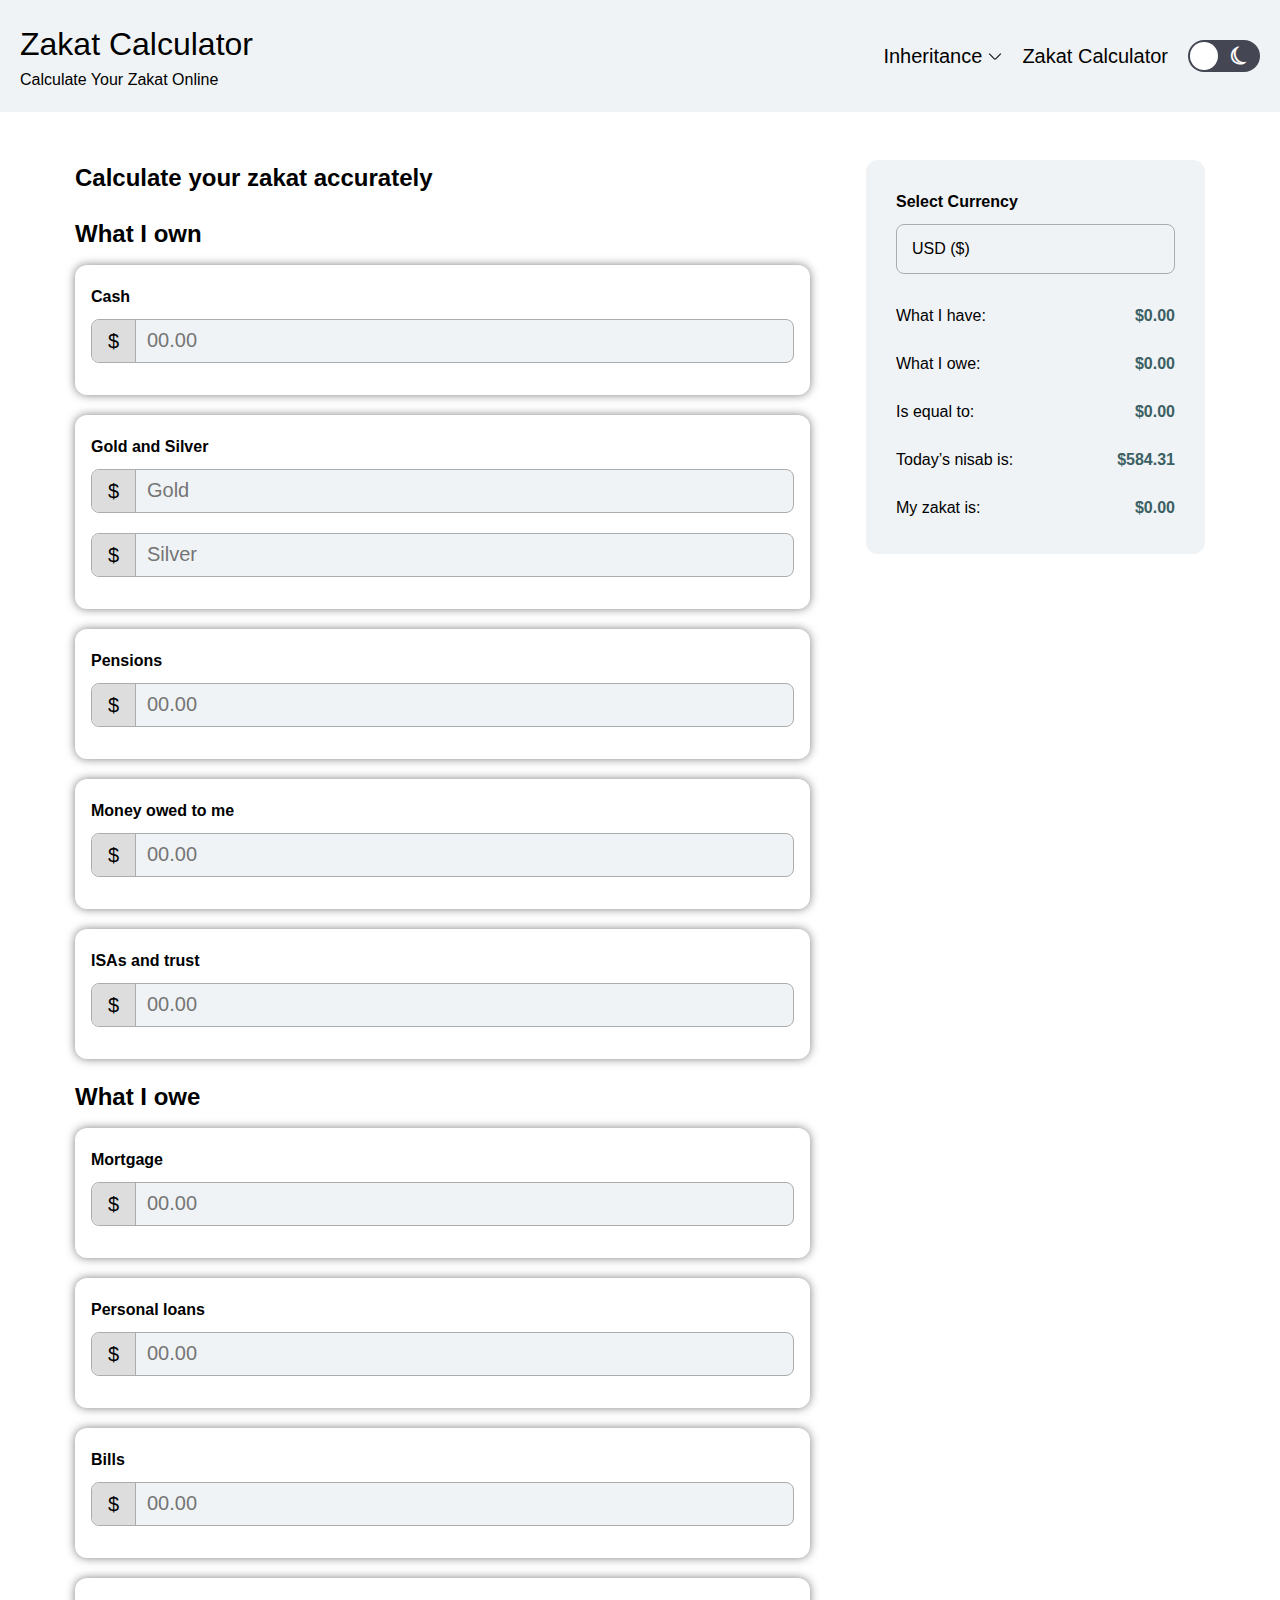
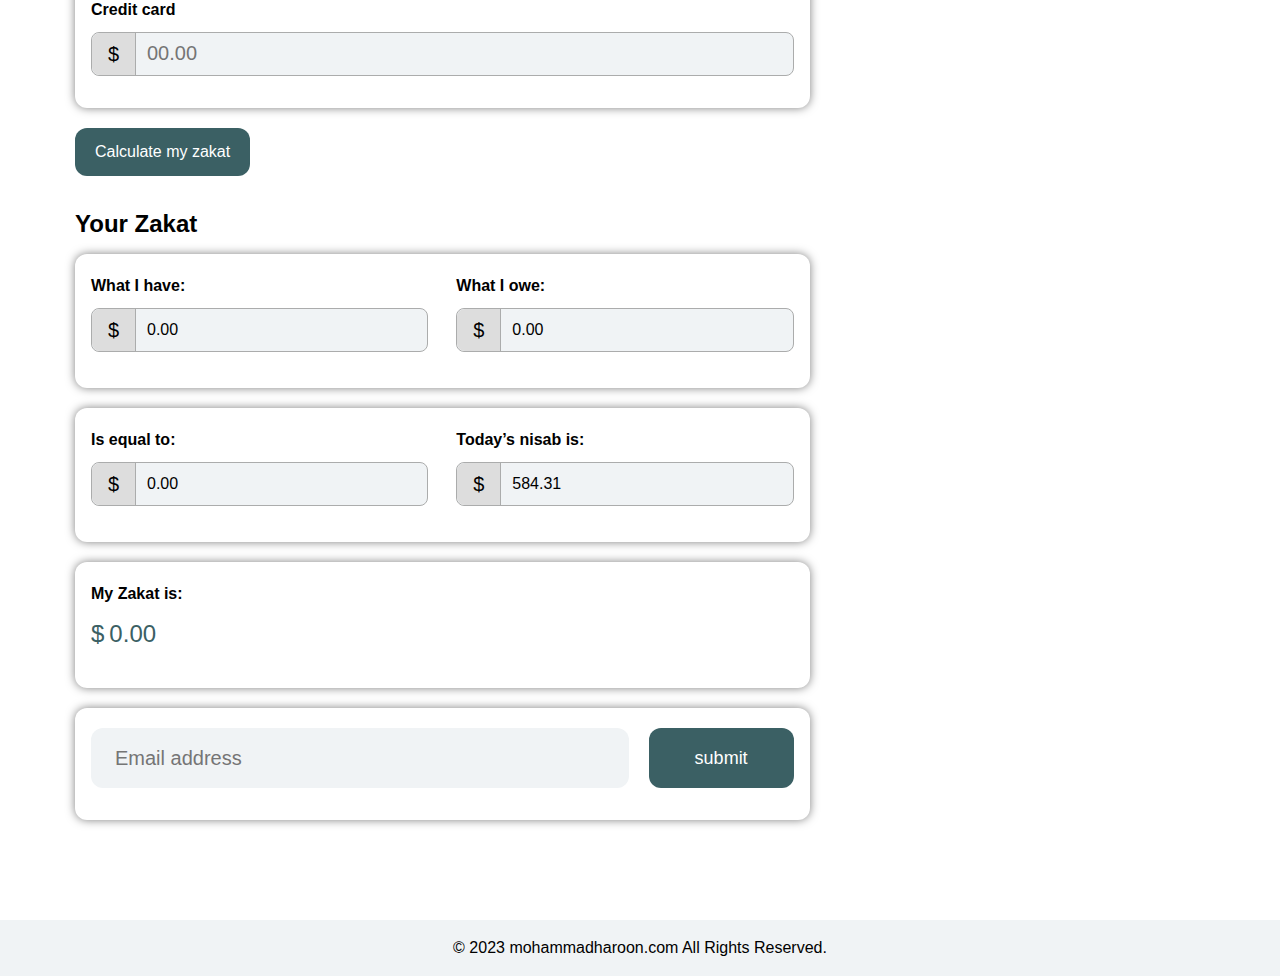
==== index.html @ dda9b251 "Update index.html" ====
<!DOCTYPE html>
<html lang="en">
<head>

    <meta http-equiv="Content-Type" content="text/html; charset=utf-8" />
    <meta name="viewport" content="width=device-width, initial-scale=1"/>
    <title>Online Zakat Calculator</title>
    <link type="text/css" rel="stylesheet" href="/index.css"> 
  
   
</head>

<body class="">

<div class="container-fluid">

<div class="header-wrap">
    <div class="container">
        <header>
            <div class="logo">
                <a href="/">Zakat Calculator <span>Calculate Your Zakat Online</span></a>
            </div>
            <div class="header-right">
            	<ul>
                    <li class="menu-has-child">
                        <a href="#">Inheritance</a>
                        <ul class="sub-menu">
                            <li><a href="/en/online-inheritance-calculater/">Online Calculator</a></li>
                            <li><a href="/inheritance-blog/">Blog</a></li>
                            <li><a href="/inheritance-blog/islamic-inheritance-laws-rules/">Rules</a></li>
                        </ul>
                    </li>
                    <li><a href="/online-zakat-calculator/">Zakat Calculator</a></li>
                </ul>
	            <div class="theme-mode">
	                <button id="toggle-mode">Light Dark</button>
	            </div>            	
            </div>
        </header>
    </div>
</div>
<!--main start -->
<div class="main-wrap zakat-wrap">
    <div id="js-logic">
        <b id="totalAssets"></b>
        <b id="totalDebts"></b>
        <b id="netAssets"></b>
        <b id="payableZakat"></b>
        <b id="nisab">584.31</b> 
    </div>
    <div class="container" style="max-width: 1170px;">
        <div class="zakat-main">
            <section class="zakat-left">
                <h1>Calculate your zakat accurately</h1>
                <form action="" class="zakat-calculator">
                    <div class="zakat-left-inner">
                        <h2>What I own</h2>
                        <div class="field-box zakat-accordion">
                            <div class="zakat-accordion-title">
                                <div class="accordion-title">
                                    <h3>Cash</h3>
                                </div>
                            </div>
                            <div class="zakat-accordion-field">
                                <div class="accordion-field">
                                    <span class="currency-symbol">$</span>
                                    <input class="payable-field" type="number" min="0" name="cash" placeholder="00.00">
                                </div>
                            </div>
                        </div>
                        <div class="field-box zakat-accordion">
                            <div class="zakat-accordion-title">
                                <div class="accordion-title">
                                    <h3>Gold and Silver</h3>
                                </div>
                            </div>
                            <div class="zakat-accordion-field">
                                <div class="accordion-field">
                                    <span class="currency-symbol">$</span>
                                    <input class="payable-field" type="number" min="0" name="Gold" placeholder="Gold">
                                </div>
                                <div class="accordion-field">
                                    <span class="currency-symbol">$</span>
                                    <input class="payable-field" type="number" min="0" name="Silver" placeholder="Silver">
                                </div>
                            </div>
                        </div>
                        <div class="field-box zakat-accordion">
                            <div class="zakat-accordion-title">
                                <div class="accordion-title">
                                    <h3>Pensions</h3>
                                </div>
                            </div>
                            <div class="zakat-accordion-field">
                                <div class="accordion-field">
                                    <span class="currency-symbol">$</span>
                                    <input class="payable-field" type="number" min="0" name="pensions" placeholder="00.00">
                                </div>
                            </div>
                        </div>
                        <div class="field-box zakat-accordion">
                            <div class="zakat-accordion-title">
                                <div class="accordion-title">
                                    <h3>Money owed to me</h3>
                                </div>
                            </div>
                            <div class="zakat-accordion-field">
                                <div class="accordion-field">
                                    <span class="currency-symbol">$</span>
                                    <input class="payable-field" type="number" min="0" name="money_owed" placeholder="00.00">
                                </div>
                            </div>
                        </div>
                        <div class="field-box zakat-accordion">
                            <div class="zakat-accordion-title">
                                <div class="accordion-title">
                                    <h3>ISAs and trust</h3>
                                </div>
                            </div>
                            <div class="zakat-accordion-field">
                                <div class="accordion-field">
                                    <span class="currency-symbol">$</span>
                                    <input class="payable-field" type="number" min="0" name="isas" placeholder="00.00">
                                </div>
                            </div>
                        </div>
                    </div>
                    <div class="zakat-left-inner zakat-owe">
                        <h2>What I owe</h2>
                        <div class="field-box zakat-accordion">
                            <div class="zakat-accordion-title">
                                <div class="accordion-title">
                                    <h3>Mortgage</h3>
                                </div>
                            </div>
                            <div class="zakat-accordion-field">
                                <div class="accordion-field">
                                    <span class="currency-symbol">$</span>
                                    <input class="debt-field" type="number" min="0" name="mortgage" placeholder="00.00">
                                </div>
                            </div>
                        </div>
                        <div class="field-box zakat-accordion">
                            <div class="zakat-accordion-title">
                                <div class="accordion-title">
                                    <h3>Personal loans</h3>
                                </div>
                            </div>
                            <div class="zakat-accordion-field">
                                <div class="accordion-field">
                                    <span class="currency-symbol">$</span>
                                    <input class="debt-field" type="number" min="0" name="personal_loans" placeholder="00.00">
                                </div>
                            </div>
                        </div>
                        <div class="field-box zakat-accordion">
                            <div class="zakat-accordion-title">
                                <div class="accordion-title">
                                    <h3>Bills</h3>
                                </div>
                            </div>
                            <div class="zakat-accordion-field">
                                <div class="accordion-field">
                                    <span class="currency-symbol">$</span>
                                    <input class="debt-field" type="number" min="0" name="bills" placeholder="00.00">
                                </div>
                            </div>
                        </div>
                        <div class="field-box zakat-accordion">
                            <div class="zakat-accordion-title">
                                <div class="accordion-title">
                                    <h3>Credit card</h3>
                                </div>
                            </div>
                            <div class="zakat-accordion-field">
                                <div class="accordion-field">
                                    <span class="currency-symbol">$</span>
                                    <input class="debt-field" type="number" min="0" name="credit_card" placeholder="00.00">
                                </div>
                            </div>
                        </div>
                    </div>
                    <a href="#" class="theme-btn">Calculate my zakat</a>
                    <div class="zakat-left-inner your-zakat">
                        <h2>Your Zakat</h2>
                        <div class="field-box">
                            <div class="zakat-row">
                                <div class="zakat-col">
                                    <h3>What I have:</h3>
                                    <p class="zakat-have"><span class="currency-symbol">$</span><span class="totalAssets">0.00</span></p>
                                </div>
                                <div class="zakat-col">
                                    <h3>What I owe:</h3>
                                    <p class="zakat-owe"><span class="currency-symbol">$</span><span class="totalDebts">0.00</span></p>
                                </div>
                            </div>
                        </div>
                        <div class="field-box">
                            <div class="zakat-row">
                                <div class="zakat-col">
                                    <h3>Is equal to:</h3>
                                    <p class="zakat-equal"><span class="currency-symbol">$</span><span class="netAssets">0.00</span></p>
                                </div>
                                <div class="zakat-col">
                                    <h3>Today’s nisab is:</h3>
                                    <p class="zakat-nisab"><span class="currency-symbol">$</span><span class="nisab">584.31</span></p>
                                </div>
                            </div>
                        </div>
                        <div class="field-box my-zakat">
                            <h3>My Zakat is:</h3>
                            <p class="total-zakat"><span class="currency-symbol">$</span><span class="payableZakat">0.00</span></p>
                            <p id="equalTZ"></p>
                        </div>
                    </div>
                </form>
                <div class="field-box">
                    <form action="" class="email-form">
                        <div class="form-field email-group">
                            <input type="email" name="email" placeholder="Email address">
                            <button class="theme-btn">submit</button>
                        </div>
                    </form>
                </div>
            </section>
            <div class="zakat-right">
                <h3>Select Currency</h3>
                <div class="currency-dropdown">
                    <div class="currency-dropdown__title">USD ($)</div>
                    <ul class="currency-tabs currency-dropdown__list">
                        <li class="currency-tab active">
                            <a href="#" id="currency-USD" data-symbol="$" data-conversion="1" class="current">USD ($)</a>
                        </li>
                        <li class="currency-tab">
                            <a href="#" id="currency-GBP" data-symbol="£" data-conversion="0.786">GBP (£)</a>
                        </li>
                        <li class="currency-tab">
                            <a href="#" id="currency-EUR" data-symbol="€" data-conversion="0.929">EUR (€)</a>
                        </li>
                        <li class="currency-tab">
                            <a href="#" id="currency-PKR" data-symbol="Rs" data-conversion="278.9097">PKR (Rs.)</a>
                        </li>
                        <li class="currency-tab">
                            <a href="#" id="currency-PKR" data-symbol="₹" data-conversion="83.54">INR (₹.)</a>
                        </li>
                    </ul>
                </div>
                <div class="zakat-value total-value">
                    <p>What I have:</p>
                    <p class="total-amount"><span class="currency-symbol">$</span><span class="totalAssets">0.00</span></p>
                </div>
                <div class="zakat-value owe-value">
                    <p>What I owe:</p>
                    <p class="owe-amount"><span class="currency-symbol">$</span><span class="totalDebts">0.00</span></p>
                </div>
                <div class="zakat-value equal-value">
                    <p>Is equal to:</p>
                    <p class="equal-amount"><span class="currency-symbol">$</span><span class="netAssets">0.00</span></p>
                </div>
                <div class="zakat-value nisab-value">
                    <p>Today’s nisab is:</p>
                    <p class="nisab-amount"><span class="currency-symbol">$</span><span class="nisab">584.31</span></p>
                </div>
                <div class="zakat-value total-zakat">
                    <p>My zakat is:</p>
                    <p class="zakat-amout"><span class="currency-symbol">$</span><span class="payableZakat">0.00</span></p>
                </div>
            </div>
        </div>
    </div>
</div>
<!--main end -->

<div class="footer-wrap">
	    <div class="container">
	        <footer>
	            <p>&copy; 2023 <a href="https://mohammadharoon.com/">mohammadharoon.com</a> All Rights Reserved. </p>
	        </footer>
	    </div>
	</div>
</div>
<script type="text/javascript" src="/js/scripts.js"></script>
<script type="text/javascript" src="/js/zakat.js"></script>
</body>
</html>
---- index.css ----
.intro-video,
li {
    position: relative
}

.field-box em,
blockquote cite {
    font-style: normal
}

.field-box,
.left-block {
    box-shadow: 0 0 10px 0 rgba(0, 0, 0, .5)
}

#toggle-mode,
td,
th {
    padding: .75rem
}

.currency-tab a,
a {
    text-decoration: none
}

.lang-fields .urdu-lang a,
.rtl,
.rtl .field-box h3 span,
.rtl .field-box label span,
.rtl .left-block,
.rtl .shares-result,
.rtl .shares-result .back-to-home,
.rtl .shares-result .theme-btn,
.rtl .shares-result p,
.rtl .shares-result table,
.rtl .shares-result td,
.rtl .shares-result th {
    font-family: 'Noto Nastaliq Urdu', serif
}

blockquote,
body,
dd,
div,
dl,
dt,
em,
fieldset,
form,
h1,
h2,
h3,
h4,
h5,
h6,
html,
img,
label,
legend,
li,
ol,
p,
q,
small,
span,
strong,
ul {
    border: 0;
    outline: 0;
    margin: 0;
    padding: 0;
    font-size: 100%;
    vertical-align: baseline;
    background: 0 0
}

blockquote,
h3,
p {
    margin-bottom: 1.5rem
}

label,
li {
    margin-bottom: 1.25rem
}

.logo a,
h1 {
    font-size: 2rem
}

ol,
ul {
    list-style: none
}

:focus {
    outline: 0
}

input,
textarea {
    margin: 0;
    outline: 0
}

textarea {
    overflow: auto;
    resize: none
}

table {
    border-collapse: collapse;
    border-spacing: 0
}

.field-group.error .warning-note,
.sm-view .field-box,
article,
aside,
details,
figcaption,
figure,
footer,
header,
nav,
section {
    display: block
}

*,
::after,
::before {
    -webkit-box-sizing: border-box;
    -moz-box-sizing: border-box;
    box-sizing: border-box;
    outline: 0
}

body,
html {
    height: 100%
}

body {
    line-height: 1.5;
    box-shadow: none;
    font-family: Arial, sans-serif
}

.container-fluid {
    min-height: 100%;
    margin-bottom: -56px
}

img {
    height: auto;
    max-width: 100%
}

h1 {
    margin-bottom: 1.75rem
}

h2 {
    font-size: 1.5rem;
    margin-bottom: .8rem
}

h3 {
    font-size: 1.25rem
}

blockquote {
    color: #000;
    padding: 20px 25px;
    background: #f0f3f5;
    border-left: 10px solid #19c37d
}

.sidebar li:last-child,
.sub-menu li:last-child,
blockquote p {
    margin-bottom: 0
}

blockquote cite {
    color: #19c37d
}

li {
    padding-left: 20px
}

li::before {
    content: '';
    width: 7px;
    height: 7px;
    position: absolute;
    top: 8px;
    left: 0;
    border-radius: 7px;
    background: #19c37d
}

label {
    font-size: 1rem
}

.container {
    margin: 0 auto;
    padding: 0 1.25rem;
    max-width: 100rem
}

.header-wrap {
    padding: 1.25rem 0;
    background: #f0f3f5
}

header {
    display: flex;
    align-items: center;
    justify-content: space-between
}

.email-form .form-field,
.header-right {
    display: flex;
    align-items: center
}

.header-right ul {
    padding: 0;
    display: flex
}

.header-right li {
    padding-left: 0;
    margin: 0 20px 0 0
}

#js-logic,
.accordion-title-img,
.currency-tab::before,
.field-box .amountSec,
.field-box .minus-sign,
.header-right li::before,
.number-field button.sub::after,
.sm-view,
.social-links li::before {
    display: none
}

.header-right li a {
    color: #000;
    font-size: 20px
}

.header-right li a:hover {
    color: #19c37d !important
}

.logo a {
    color: #000;
    display: inline-block
}

.logo span {
    display: block;
    font-size: 1rem
}

.theme-mode {
    display: flex
}

.theme-mode span {
    margin-left: .75rem
}

.lang-fields {
    width: 25rem;
    float: right;
    margin: 0 0 0 2rem
}

.lang-fields .field-box {
    display: block;
    margin-bottom: .5rem;
    padding-bottom: .25rem
}

.lang-buttons a,
.main-page .field-group a {
    justify-content: center
}

.home-page .left-block {
    position: static
}

.intro-video {
    padding-bottom: 50%;
    margin-bottom: 30px
}

.intro-video iframe {
    position: absolute;
    top: 0;
    left: 0;
    width: 100%;
    height: 100%
}

.home-page .right-block {
    position: sticky;
    top: 30px
}

.lang-modal-overlay {
    position: fixed;
    top: 0;
    left: 0;
    right: 0;
    bottom: 0;
    z-index: 99;
    background: #444654
}

.lang-modal {
    position: absolute;
    top: 50%;
    left: 50%;
    width: 100%;
    max-width: 800px;
    border-radius: 10px;
    background: #343541;
    padding: 50px 50px 30px;
    transform: translate(-50%, -50%)
}

.lang-buttons {
    display: flex;
    flex-wrap: wrap;
    align-items: center;
    justify-content: space-between
}

.lang-buttons a {
    width: 100%;
    max-width: 48%;
    margin-bottom: 20px
}

.main-wrap {
    padding: 3rem 0 5rem
}

.content-block {
    display: flex;
    position: relative;
    align-items: flex-start
}

.left-block {
    top: 30px;
    flex: 0 0 50%;
    position: sticky;
    padding: 2rem;
    border-radius: .75rem;
    margin-right: 3rem
}

#toggle-mode,
.checkbox-field,
.checkbox-field label,
.field-group,
.menu-has-child,
.number-field,
.number-field button {
    position: relative
}

.right-block {
    flex: 1
}

.field-group {
    overflow: hidden;
    margin-bottom: 1.25rem
}

.checkbox-field input[type=checkbox],
.field-group input[type=radio] {
    position: absolute;
    top: 0;
    left: 0;
    -webkit-appearance: none;
    appearance: none;
    opacity: 0
}

.email-group input,
.field-group input[type=radio]+label,
.lang-buttons a,
.main-page .field-group a {
    background: #f0f3f5;
    padding: .75rem 1.5rem;
    min-height: 3.75rem;
    display: flex;
    cursor: pointer;
    font-size: 1.25rem;
    align-items: center;
    border-radius: .75rem;
    color: #000
}

.field-group input[type=radio]+label:hover,
.field-group input[type=radio]:checked+label,
.lang-buttons a:hover,
.main-page .field-group a:hover {
    background: #87bba2
}

.email-group input {
    width: 100%;
    border: none;
    cursor: auto
}

.field-group label {
    width: 100%;
    display: none;
    font-size: 1rem;
    margin-bottom: .75rem
}

.accordion-field input[type=number],
.field-group input[type=number] {
    width: 100%;
    height: 2.75rem;
    color: #000;
    font-size: 1.25rem;
    padding: .75rem 1.25rem;
    border-radius: 8px;
    background: #f0f3f5;
    border: 1px solid #abacac;
    font-family: Arial, sans-serif !important
}

.checkbox-field {
    overflow: hidden;
    margin-bottom: 1.5rem
}

.checkbox-field label {
    cursor: pointer;
    padding: .25rem 0 .25rem 2.5rem
}

.checkbox-field label::before {
    content: '';
    display: block;
    width: 1.25rem;
    height: 1.25rem;
    position: absolute;
    top: 3px;
    left: 0;
    border-radius: 4px;
    border: 2px solid #19c37d
}

/* .dark-theme .currency-tab.active a, .dark-theme .currency-tab:hover a, */
.dark-theme .currency-dropdown__title {
    color: white;
    background-image: url('../images/light-dropdown-icon.png');
}

.dark-theme .currency-dropdown__list.currency-tabs {
    background: #444654;
}

.checkbox-field input[type=checkbox]:checked+label::before,
.dark-theme .actions-buttons input,
.dark-theme .back-to-home,
.dark-theme .number-field button,
.dark-theme .theme-btn {
    background: #19c37d
}

.actions-buttons {
    display: flex;
    margin-bottom: 0
}

.actions-buttons input,
.back-to-home,
.theme-btn {
    color: #fff;
    width: 9.25rem;
    height: 3rem;
    font-size: 1rem;
    border: none;
    cursor: pointer;
    border-radius: .75rem;
    background: #3b6064;
    margin-right: 1.25rem;
    display: inline-flex;
    text-decoration: none;
    align-items: center;
    justify-content: center
}

.back-to-home,
.theme-btn {
    width: auto;
    margin-right: 0;
    padding: 0 1.25rem
}

.actions-buttons input:hover,
.back-to-home:hover,
.theme-btn:hover {
    background: #364958
}

.actions-buttons input#reset {
    background: #555
}

.actions-buttons input.disable {
    pointer-events: none
}

.field-box {
    display: none;
    border-radius: .75rem;
    margin-bottom: 1.75rem;
    padding: 1.75rem 1.5rem .75rem
}

.field-box h3 span,
.field-box label span {
    display: block;
    text-align: right
}

.field-box.active,
.field-box.email-group.active,
.field-box.mother-box.active,
.zakat-main .field-box {
    display: block !important
}

.shares-result table {
    width: 100%;
    margin-bottom: 3.25rem;
    border-collapse: collapse
}

.table-heading {
    font-weight: 700
}

.shares-result td,
.shares-result th {
    color: #000 !important;
    padding: 1rem 1.5rem;
    border: 1px solid #ddd
}

.amount-col {
    display: flex;
    margin: 0 -.5rem;
    flex-wrap: wrap;
    justify-content: space-between
}

.amount-col .field-group {
    width: 100%;
    padding: 0 .5rem;
    max-width: 25%;
    position: relative
}

.amount-col label {
    font-size: 1rem;
    display: block
}

.number-field {
    display: flex;
    padding-top: .5rem;
    align-items: center
}

.number-field button {
    width: 100%;
    height: 1.75rem;
    max-width: 1.75rem;
    border: none;
    font-size: 0;
    cursor: pointer;
    margin-left: 1.75rem;
    border-radius: 1.75rem;
    background: #3b6064
}

.number-field button::after,
.number-field button::before {
    content: '';
    display: block;
    width: 1rem;
    height: 2px;
    position: absolute;
    top: 50%;
    left: 50%;
    background: #fff;
    transform: translate(-50%, -50%)
}

.number-field button::after {
    width: 2px;
    height: 1rem
}

.number-field button.sub,
.rtl .number-field button {
    margin: 0 1.75rem 0 0
}

.number-field input {
    margin: 0
}

.field-box.hide {
    display: none !important
}

.main-banner {
    background: #f0f3f5;
    padding: 3.75rem 0 2.5rem;
    margin-bottom: 4.25rem
}

.menu-has-child,
.rtl .header-right li.menu-has-child {
    padding-right: 20px
}

#toggle-mode {
    background: #444654;
    width: 4.5rem;
    height: 2rem;
    border: none;
    font-size: 0;
    cursor: pointer;
    border-radius: 1.25rem;
    display: flex;
    align-items: center
}

#toggle-mode span {
    display: inline-block;
    padding: 0;
    border: 1px solid
}

#toggle-mode::after,
#toggle-mode::before {
    width: 1.75rem;
    height: 1.75rem;
    border-radius: 1.75rem;
    position: absolute;
    transition: .3s ease-in-out;
    top: 50%
}

#toggle-mode::after {
    content: "";
    background: #fff;
    left: 2px;
    transform: translate(0, -50%)
}

#toggle-mode::before {
    content: "\263E";
    font-size: 24px;
    font-weight: 900;
    display: flex;
    align-items: center;
    justify-content: center;
    background: 0 0;
    color: #fff;
    right: 5px;
    transform: translate(0, -50%) rotate(-25deg)
}

.menu-has-child:hover .sub-menu {
    opacity: 1;
    visibility: visible
}

.header-right li.menu-has-child::after,
.header-right li.menu-has-child::before {
    content: '';
    display: block;
    position: absolute;
    right: 6px;
    top: 50%;
    transform: rotate(45deg);
    background: #000;
    width: 8px;
    height: 1px;
    left: auto;
    border-radius: 0
}

.header-right li.menu-has-child::after {
    transform: rotate(-45deg);
    right: 0
}

.header-right .sub-menu,
.sub-menu {
    display: block;
    background: #fff;
    position: absolute;
    min-width: 180px;
    padding: 10px;
    left: 0;
    transition: .3s;
    z-index: 555;
    border-radius: 5px;
    box-shadow: 0 0 5px 0 rgba(0, 0, 0, .2)
}

.sidebar,
.zakat-right {
    position: sticky;
    top: 30px;
    width: 100%
}

.sub-menu {
    opacity: 0;
    visibility: hidden
}

.header-right li .sub-menu a {
    font-size: 18px
}

.header-right .sub-menu li {
    margin-right: 0;
    margin-bottom: 10px;
    text-align: left
}

.social-links {
    display: flex;
    padding-top: 2rem;
    align-items: center;
    justify-content: center
}

.social-links li {
    margin: 0 .75rem;
    background: #fff;
    padding: 0
}

.post-content,
.sidebar-block,
.zakat-col p,
.zakat-right {
    background: #f0f3f5
}

.social-links li a {
    display: block;
    width: 2.5rem;
    height: 2.5rem;
    font-size: 0;
    background: url('../images/social-share.png') -17px -21px/18.25rem no-repeat #fff
}

.social-links li.twitter-icon a {
    background-position: -89px -21px
}

.social-links li.linkedin-icon a {
    background-position: -88px -104px
}

.social-links li.instagram-icon a {
    background-position: -162px -21px
}

.social-links li.mail-icon a {
    background-position: -162px -189px
}

.social-links li.whatssapp-icon a {
    background-position: -162px -104px
}

.coming-soon {
    padding: 50px 0;
    text-align: center
}

.blog-list-wrap h1 {
    font-size: 42px;
    line-height: 1;
    text-align: center;
    margin-bottom: 3rem;
    text-transform: uppercase
}

.blog-sec {
    display: flex;
    flex-wrap: wrap;
    align-items: flex-start;
    justify-content: space-between
}

.blog-content,
.zakat-left {
    width: 100%;
    max-width: 65%
}

.sidebar {
    max-width: 30%
}

.sidebar-block {
    padding: 25px 30px;
    margin-bottom: 20px;
    border-radius: 10px
}

.sidebar li,
.zakat-main h3 {
    margin-bottom: 10px
}

.sidebar li a {
    color: #000;
    display: block;
    font-size: 18px;
    text-transform: capitalize
}

.email-form,
.single-img,
.zakat-main h1 {
    margin-bottom: 20px
}

.post-img img,
.single-img img {
    width: 100%;
    display: block
}

.blog-row {
    display: flex;
    margin: 0 -15px;
    flex-wrap: wrap
}

.blog-col {
    width: 100%;
    padding: 0 15px;
    max-width: 33.33%;
    margin-bottom: 30px
}

.post-block {
    overflow: hidden;
    border-radius: 8px;
    border: 2px solid #364958
}

.post-block .theme-btn {
    font-size: 18px;
    border-radius: 8px
}

.post-content {
    padding: 15px 20px 25px
}

.field-group .warning-note {
    color: red;
    display: none;
    font-size: 14px
}

.field-group.error input {
    border-color: red
}

.zakat-main {
    display: flex;
    align-items: flex-start;
    justify-content: space-between
}

.your-zakat {
    padding-top: 30px
}

.zakat-right {
    max-width: 30%;
    padding: 30px 30px 10px;
    border-radius: .75rem
}

/* .currency-tabs, */
.zakat-row,
.zakat-value {
    display: flex;
    justify-content: space-between
}

.currency-tab {
    padding: 0
}

.currency-dropdown {
    position: relative;
    margin-bottom: 30px;
}

.currency-dropdown__title {
    border: 1px solid #abacac;
    border-radius: 8px;
    cursor: pointer;
    background: url('../images/dropdown-icon.png') no-repeat right 15px center/15px;
}

.currency-tab:first-child a {
    border-radius: 8px 8px 0 0;
}

.currency-tab:last-child a {
    border-radius: 0 0 8px 8px;
}

.currency-dropdown__list.currency-tabs {
    border: 1px solid #abacac;
    border-radius: 8px;
    position: absolute;
    top: 100%;
    left: 0;
    width: 100%;
    z-index: 5;
    background: #f0f3f5;
    display: none;
}

.currency-dropdown__title,
.currency-tab a {
    color: #000;
    display: block;
    padding: 12px 15px;
    /*     border-radius: 8px */
}

/* .currency-tab.active a,*/
.currency-tab:hover a {
    color: #fff;
    background: #3b6064
}

.currency-dropdown__list li {
    margin-bottom: 0;
}

.accordion-field {
    position: relative;
    margin-bottom: 20px
}

.accordion-field input {
    padding-left: 55px !important
}

.accordion-field .currency-symbol,
.zakat-col .currency-symbol {
    position: absolute;
    top: 1px;
    left: 1px;
    bottom: 1px;
    width: 44px;
    display: flex;
    align-items: center;
    justify-content: center;
    background: #ddd;
    border-right: 1px solid #abacac;
    border-radius: 8px 0 0 8px;
    font-size: 20px
}

.zakat-col {
    width: 100%;
    max-width: 48%
}

.zakat-col p {
    display: flex;
    align-items: center;
    position: relative;
    height: 2.75rem;
    border-radius: 8px;
    padding-left: 55px;
    border: 1px solid #abacac
}

.zakat-col p .currency-symbol {
    left: 0;
    top: 0;
    bottom: 0
}

.my-zakat .total-zakat {
    font-size: 24px;
    color: #3b6064;
    margin-bottom: 20px
}

.my-zakat .total-zakat .currency-symbol {
    margin-right: 5px
}

.email-form .form-field button {
    height: 60px;
    width: 180px;
    font-size: 18px;
    margin-left: 20px
}

.zakat-value p:last-child {
    font-weight: 600;
    color: #3b6064
}

.rtl *,
.rtl ::after,
.rtl ::before {
    line-height: 2
}

.rtl .header-right li {
    padding-right: 0;
    margin-right: 0;
    margin-left: 20px
}

.rtl .header-right li a {
    line-height: 1
}

.rtl .header-right .sub-menu li,
.sub-menu li {
    margin: 0;
    padding-right: 0
}

.rtl .header-right li.menu-has-child::after,
.rtl .header-right li.menu-has-child::before {
    top: 60%
}

.rtl .lang-fields {
    float: left;
    margin: 0 2rem 0 0
}

.rtl li {
    padding: 0 20px 0 0
}

.rtl li::before {
    left: auto;
    right: 0;
    top: 17px
}

.rtl .left-block li {
    padding: 0 1.25rem 0 0
}

.rtl .left-block li::before {
    left: auto;
    right: 0;
    top: 13px
}

.rtl .checkbox-field label {
    padding: .25rem 2.5rem .25rem 0
}

.rtl .checkbox-field label::before {
    top: 15px;
    left: auto;
    right: 0
}

.rtl {
    direction: rtl
}

.rtl .number-field button.sub {
    margin: 0 0 0 1.75rem
}

.rtl .theme-mode span {
    margin: 0 .5rem 0 0
}

.rtl .left-block {
    flex: 1;
    margin: 0
}

.rtl .right-block {
    flex: 0 0 50%;
    margin: 0 3.25rem 0 0
}

.rtl .logo a,
.rtl .logo a span,
.rtl .share-amount {
    direction: ltr;
    text-align: right
}

.rtl .accordion-field input[type=number],
.rtl .field-group input[type=number],
.rtl .footer-wrap p {
    direction: ltr
}

.dark-theme .currency-tab a,
.dark-theme .footer-wrap p,
.dark-theme .footer-wrap p a,
.dark-theme .header-right li a,
.dark-theme .logo a,
.dark-theme .sidebar li a {
    color: #fff
}

.dark-theme blockquote {
    color: #fff;
    background: #343541
}

.dark-theme .field-box {
    box-shadow: none;
    background: #343541
}

.dark-theme,
.dark-theme .accordion-field input[type=number],
.dark-theme .email-group input,
.dark-theme .field-group input[type=number],
.dark-theme .field-group input[type=radio]+label,
.dark-theme .lang-buttons a,
.dark-theme .main-page .field-group a {
    color: #fff;
    background: #444654
}

.dark-theme .field-group input[type=radio]+label:hover,
.dark-theme .field-group input[type=radio]:checked+label,
.dark-theme .lang-buttons a:hover,
.dark-theme .main-page .field-group a:hover {
    background: #000
}

.dark-theme .accordion-field .currency-symbol,
.dark-theme .actions-buttons input#reset,
.dark-theme .footer-wrap,
.dark-theme .header-wrap,
.dark-theme .main-banner,
.dark-theme .post-content,
.dark-theme .shares-result tr:nth-child(2n),
.dark-theme .sidebar-block,
.dark-theme .zakat-col .currency-symbol,
.dark-theme .zakat-right {
    background: #343541
}

.dark-theme .shares-result h2,
.dark-theme .shares-result td,
.dark-theme .shares-result th {
    color: #fff !important
}

.dark-theme #toggle-mode {
    background: #ccc
}

.dark-theme #toggle-mode::after {
    left: 42px
}

.dark-theme #toggle-mode::before {
    content: "\2600";
    transform: translate(0, -50%) rotate(0);
    color: #000;
    right: 42px
}

.dark-theme .post-block {
    border-color: #19c37d
}

.dark-theme .zakat-col p {
    background: #444654
}

.dark-theme .my-zakat .total-zakat,
.dark-theme .zakat-value p:last-child {
    color: #19c37d
}

.dark-theme .header-right li.menu-has-child::after,
.dark-theme .header-right li.menu-has-child::before {
    background: #fff
}

.dark-theme .header-right li .sub-menu a,
.footer-wrap p a {
    color: #000
}

.dark-theme .page-numbers {
    border: 1px solid #fff;
    color: #fff
}

.dark-theme .page-numbers.current,
.dark-theme .page-numbers:hover {
    background: #fff;
    color: #3b6064
}

.footer-wrap {
    padding: 1rem 0;
    background: #f0f3f5;
    text-align: center
}

.footer-wrap p {
    color: #000;
    margin-bottom: 0
}

.footer-wrap p a:hover {
    text-decoration: underline
}

.simplest-text {
    margin: 10px 0 0;
}

.simplest-text a {
    color: #1C5E55;
}

@media screen and (prefers-color-scheme:dark) {

    .accordion-field input[type=number],
    .email-group input,
    .field-group input[type=number],
    .field-group input[type=radio]+label,
    .lang-buttons a,
    .main-page .field-group a,
    body {
        color: #fff;
        background: #444654
    }

    .actions-buttons input#reset,
    .dark-theme .accordion-field .currency-symbol,
    .dark-theme .zakat-col .currency-symbol,
    .dark-theme .zakat-right,
    .field-box,
    .footer-wrap,
    .header-wrap,
    .main-banner,
    .post-content,
    .shares-result tr:nth-child(2n),
    .sidebar-block {
        background: #343541
    }

    .footer-wrap p,
    .footer-wrap p a,
    .header-right li a,
    .logo a,
    .sidebar li a {
        color: #fff
    }

    .field-box {
        box-shadow: none
    }

    .field-group input[type=radio]+label:hover,
    .field-group input[type=radio]:checked+label,
    .lang-buttons a:hover,
    .main-page .field-group a:hover {
        background: #000
    }

    .actions-buttons input,
    .back-to-home,
    .currency-tab.active a,
    .currency-tab:hover a,
    .number-field button,
    .theme-btn {
        background: #19c37d
    }

    .shares-result td,
    .shares-result th {
        color: #fff !important
    }

    .post-block {
        border-color: #19c37d
    }

    .zakat-col p {
        background: #444654
    }

    .my-zakat .total-zakat,
    .zakat-value p:last-child {
        color: #19c37d
    }

    .light-theme .field-box {
        box-shadow: 0 0 10px 0 rgba(0, 0, 0, .5);
        background: #fff
    }

    .light-theme .footer-wrap p,
    .light-theme .footer-wrap p a,
    .light-theme .header-right li a,
    .light-theme .logo a,
    .light-theme .sidebar li a {
        color: #000
    }

    .light-theme .footer-wrap,
    .light-theme .header-wrap,
    .light-theme .main-banner,
    .light-theme .post-content,
    .light-theme .sidebar-block,
    .light-theme .zakat-col p,
    .light-theme .zakat-right {
        background: #f0f3f5
    }

    .light-theme {
        color: #000;
        background: #fff
    }

    .light-theme .accordion-field input[type=number],
    .light-theme .email-group input,
    .light-theme .field-group input[type=number],
    .light-theme .field-group input[type=radio]+label,
    .light-theme .lang-buttons a,
    .light-theme .main-page .field-group a {
        color: #000;
        background: #f0f3f5
    }

    .light-theme .field-group input[type=radio]+label:hover,
    .light-theme .field-group input[type=radio]:checked+label,
    .light-theme .lang-buttons a:hover,
    .light-theme .main-page .field-group a:hover {
        background: #87bba2
    }

    .light-theme .actions-buttons input,
    .light-theme .back-to-home,
    .light-theme .currency-tab.active a,
    .light-theme .currency-tab:hover a,
    .light-theme .number-field button,
    .light-theme .theme-btn {
        background: #3b6064
    }

    .light-theme .shares-result tr:nth-child(2n) {
        background: #e7e9eb
    }

    .light-theme .actions-buttons input#reset {
        background: #ccc
    }

    .light-theme .shares-result td,
    .light-theme .shares-result th {
        color: #000 !important
    }

    .light-theme .post-block {
        border-color: #3b6064
    }

    .light-theme .accordion-field .currency-symbol,
    .light-theme .zakat-col .currency-symbol {
        background: #ddd
    }

    .light-theme .my-zakat .total-zakat,
    .light-theme .zakat-value p:last-child {
        color: #3b6064
    }

    .currency-dropdown__title {
        color: white;
        background-image: url('../images/light-dropdown-icon.png');
    }

    .currency-dropdown__list.currency-tabs {
        background: #444654;
    }
}

@media(max-width:1599px) {
    .amount-col label {
        font-size: 1rem
    }
}

@media(max-width:1439px) {

    h1,
    h3 {
        margin-bottom: 1rem
    }

    .left-block,
    .rtl .right-block {
        margin-right: 2rem
    }

    .amount-col label {
        font-size: 1rem
    }

    h1 {
        font-size: 1.5rem
    }

    .amount-col .field-group {
        max-width: 50%
    }

    .field-box {
        margin-bottom: 1.25rem;
        padding: 1.25rem 1rem .75rem
    }

    h3 {
        font-size: 1rem
    }

    .left-block {
        padding: 1.25rem
    }
}

@media(max-width:1199px) {

    .email-group input,
    .field-group input[type=radio]+label,
    .lang-buttons a,
    .main-page .field-group a {
        min-height: 3rem;
        font-size: 1rem
    }

    h3 {
        font-size: 1rem
    }

    .checkbox-field label {
        font-size: 1rem;
        padding-left: 1.75rem
    }

    .shares-result td,
    .shares-result th {
        padding: 10px 15px !important;
        font-size: 16px !important
    }
}

@media(max-width:1023px) {
    h1 {
        line-height: 1.3;
        font-size: 1.75rem;
        margin-bottom: 1.25rem
    }

    .logo a,
    h2 {
        font-size: 1.5rem
    }

    .logo span {
        font-size: 14px
    }

    .header-right li {
        margin-right: 13px
    }

    .header-right .sub-menu li {
        line-height: 1.2
    }

    .header-right li a {
        font-size: 16px
    }

    .header-right li .sub-menu a {
        font-size: 15px
    }

    .container {
        padding-left: 1rem;
        padding-right: 1rem
    }

    .field-box {
        padding: 1.25rem 1rem .75rem
    }

    .amount-col label,
    .field-box h3 span,
    .field-box label span {
        font-size: .75rem
    }

    .amount-col {
        margin: 0 -.5rem
    }

    .field-box h3,
    .field-group {
        margin-bottom: 1rem
    }

    .amount-col .field-group {
        padding: 0 .5rem
    }

    .field-box h3 {
        font-size: 1.25rem
    }

    .right-block,
    .shares-result table {
        margin-bottom: 2rem
    }

    .content-block {
        flex-direction: column-reverse
    }

    .right-block {
        width: 100%
    }

    .left-block {
        margin-right: 0
    }

    .rtl .right-block {
        margin: 0 0 1.75rem
    }

    .sm-view,
    .zakat-main {
        display: block
    }

    .lang-fields {
        float: none;
        width: auto;
        margin: 0 0 1.25rem
    }

    .sm-hide {
        display: none
    }

    .zakat-left,
    .zakat-right {
        max-width: 100%
    }
}

@media(max-width:767px) {
    h1 {
        font-size: 1.25rem;
        margin-bottom: 1.5rem
    }

    h2 {
        font-size: 1.125rem
    }

    h3 {
        font-size: 1rem
    }

    .header-right {
        padding-top: 1rem;
        justify-content: center
    }

    .field-box {
        padding: 1.25rem 1.25rem .25rem
    }

    .field-group input[type=radio]+label {
        min-height: 3.5rem;
        font-size: 1rem
    }

    .shares-result table {
        margin-bottom: 2rem
    }

    .shares-result td,
    .shares-result th {
        font-size: .75rem !important;
        padding: .75rem !important
    }

    .social-links {
        padding: 1.25rem 0 0;
        position: static;
        justify-content: center
    }

    .actions-buttons input,
    .social-links li {
        margin: 0 .5rem
    }

    .amount-col .field-group {
        max-width: 50%
    }

    header {
        display: block;
        text-align: center
    }

    .header-wrap {
        padding: 1rem 0 1.5rem
    }

    .actions-buttons,
    .theme-mode {
        justify-content: center
    }

    .left-block h1 {
        margin-bottom: 1rem
    }

    .left-block p:last-child {
        margin-bottom: 0
    }

    .main-wrap {
        padding: 2rem 0
    }

    .rtl .header-right li {
        margin-left: 15px
    }
}

@media(max-width:575px) {
    .header-right li {
        margin-right: 15px
    }

    .header-right li a {
        font-size: 16px
    }
}
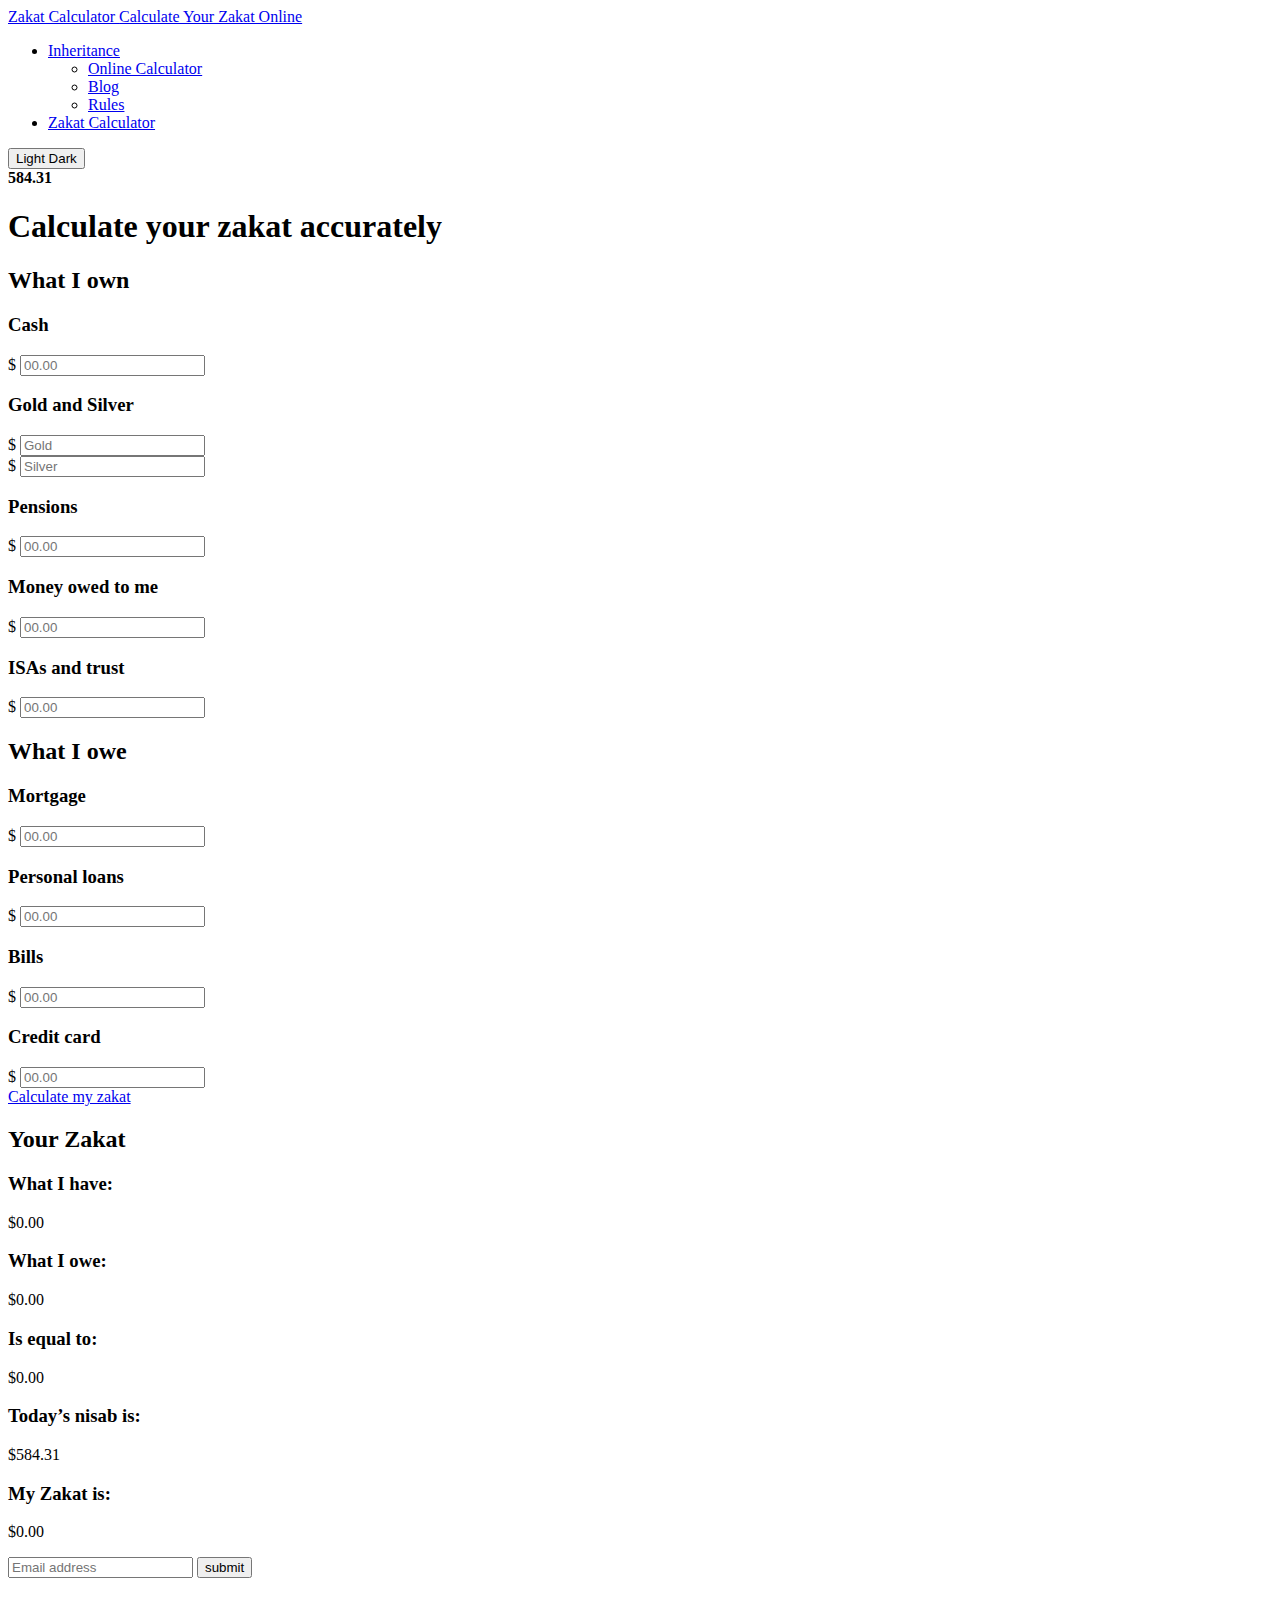
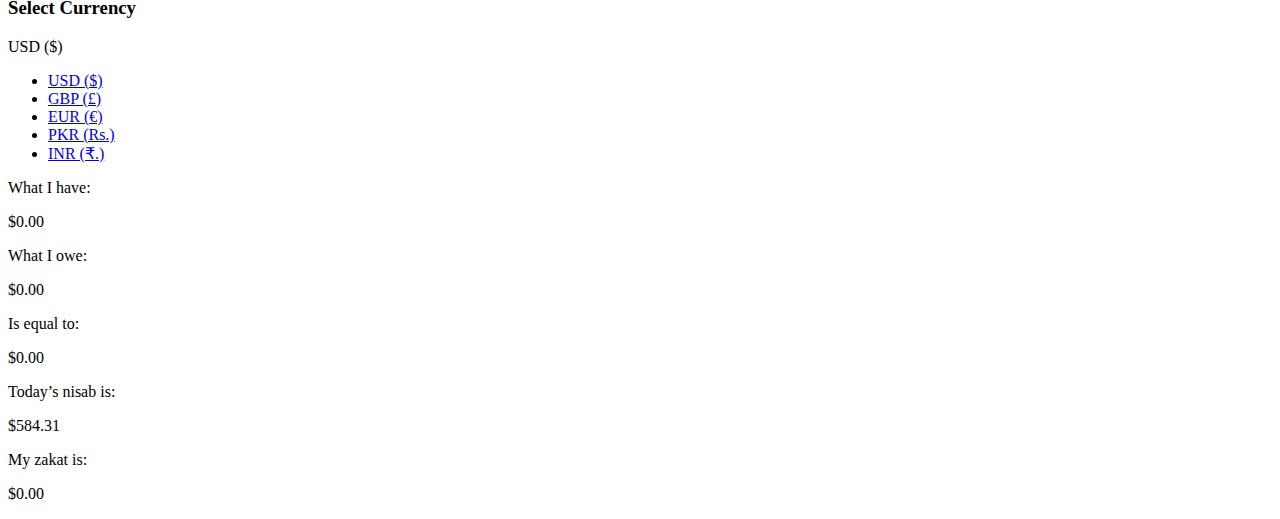
==== commit 144e3ca0: "Update index.html" ====
--- a/index.html
+++ b/index.html
@@ -1,13 +1,10 @@
 <!DOCTYPE html>
 <html lang="en">
 <head>
-
     <meta http-equiv="Content-Type" content="text/html; charset=utf-8" />
     <meta name="viewport" content="width=device-width, initial-scale=1"/>
     <title>Online Zakat Calculator</title>
-    <link type="text/css" rel="stylesheet" href="/index.css"> 
-  
-   
+    <link type="text/css" rel="stylesheet" href="/bayar/index.css">   
 </head>
 
 <body class="">
@@ -270,16 +267,9 @@
     </div>
 </div>
 <!--main end -->
-
-<div class="footer-wrap">
-	    <div class="container">
-	        <footer>
-	            <p>&copy; 2023 <a href="https://mohammadharoon.com/">mohammadharoon.com</a> All Rights Reserved. </p>
-	        </footer>
-	    </div>
-	</div>
 </div>
-<script type="text/javascript" src="/js/scripts.js"></script>
-<script type="text/javascript" src="/js/zakat.js"></script>
+<script type="text/javascript" src="/bayar/jquery.js"></script>	
+<script type="text/javascript" src="/bayar/scripts.js"></script>
+<script type="text/javascript" src="/bayar/zakat.js"></script>
 </body>
 </html>
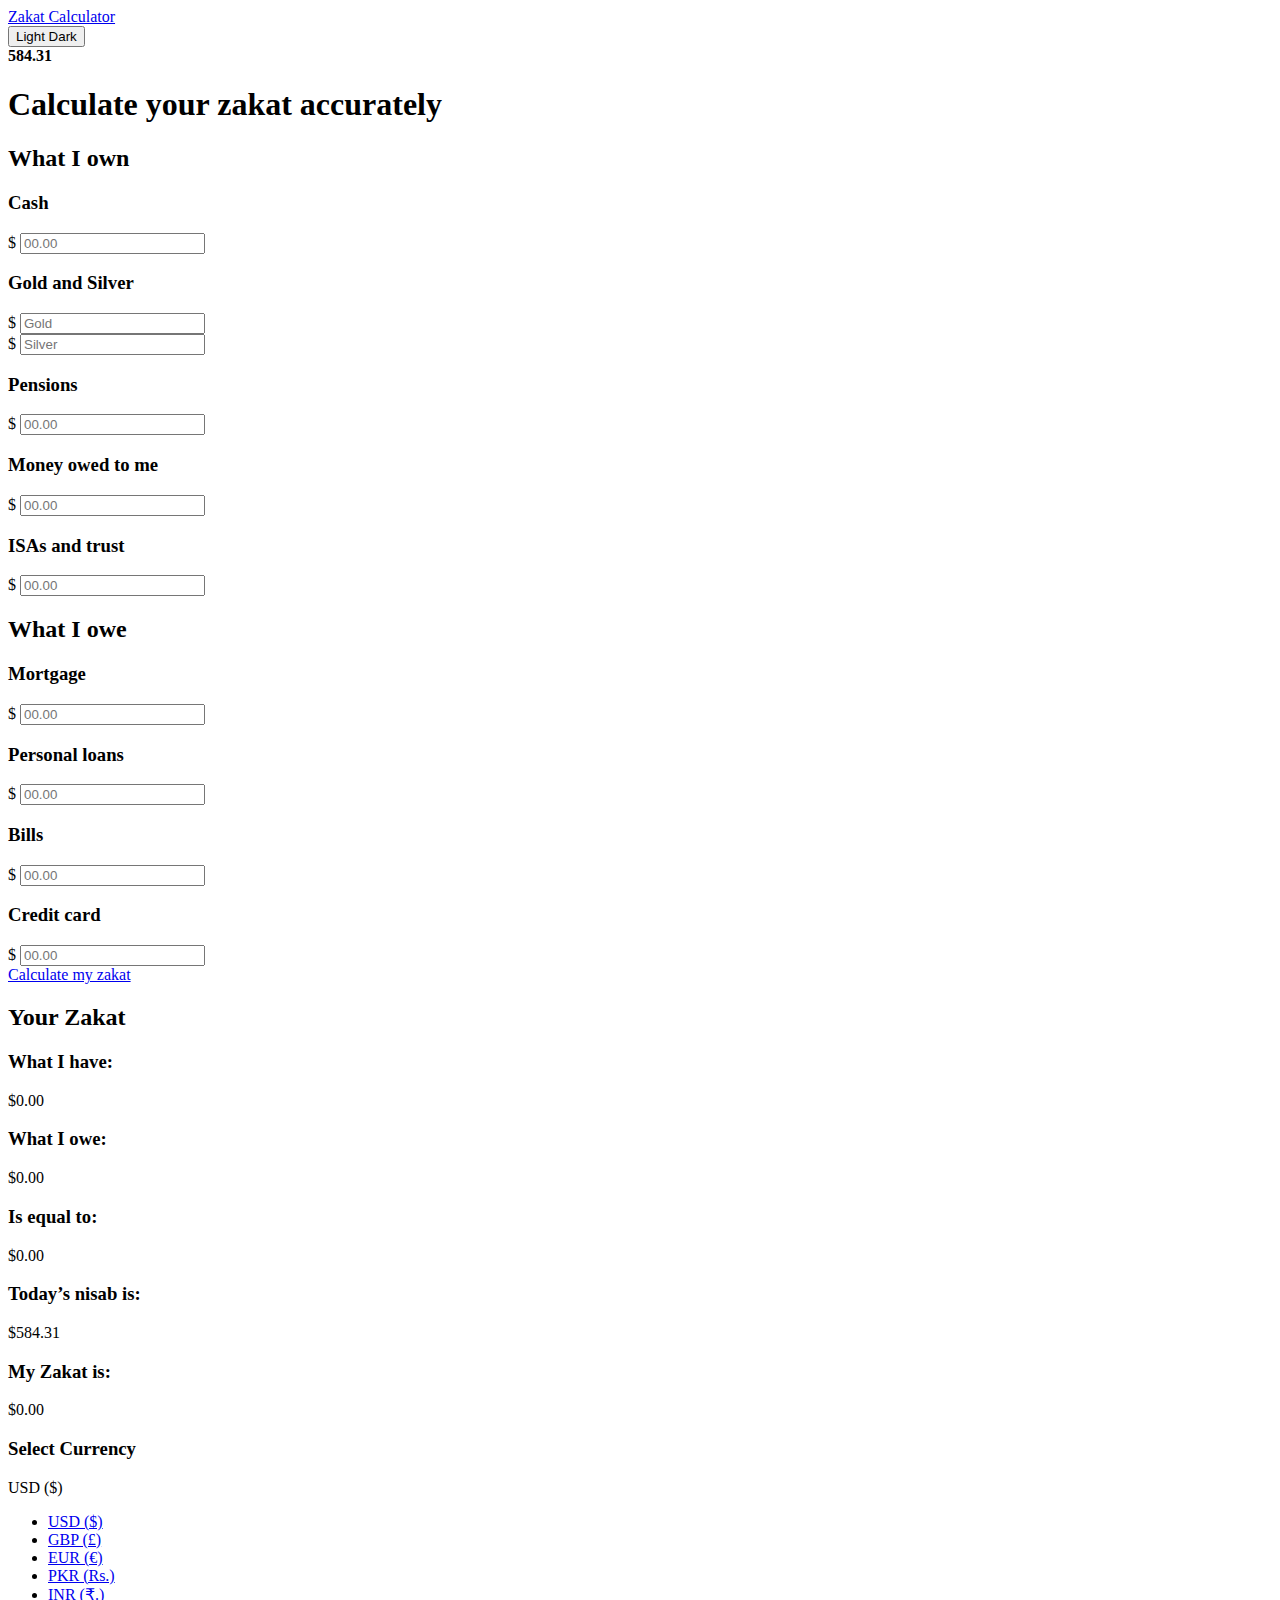
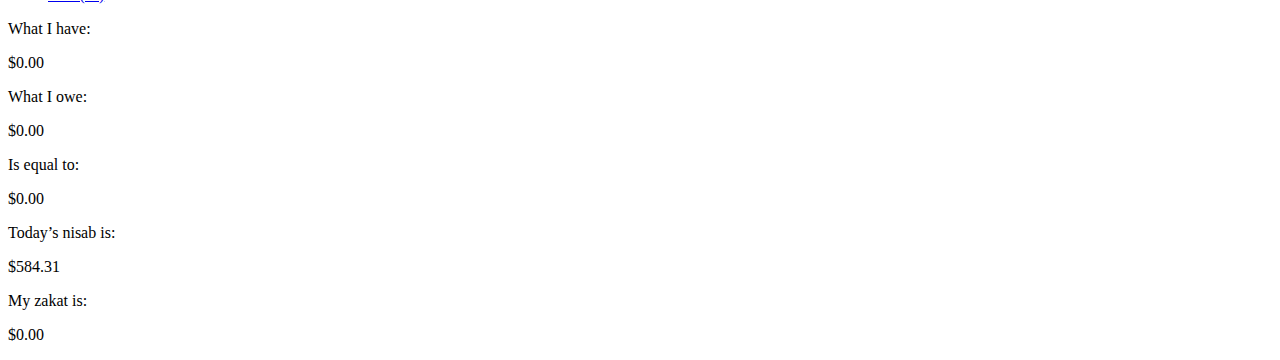
==== commit 0bc63e21: "Update index.html" ====
--- a/index.html
+++ b/index.html
@@ -15,20 +15,9 @@
     <div class="container">
         <header>
             <div class="logo">
-                <a href="/">Zakat Calculator <span>Calculate Your Zakat Online</span></a>
+                <a href="/">Zakat Calculator</a>
             </div>
-            <div class="header-right">
-            	<ul>
-                    <li class="menu-has-child">
-                        <a href="#">Inheritance</a>
-                        <ul class="sub-menu">
-                            <li><a href="/en/online-inheritance-calculater/">Online Calculator</a></li>
-                            <li><a href="/inheritance-blog/">Blog</a></li>
-                            <li><a href="/inheritance-blog/islamic-inheritance-laws-rules/">Rules</a></li>
-                        </ul>
-                    </li>
-                    <li><a href="/online-zakat-calculator/">Zakat Calculator</a></li>
-                </ul>
+            <div class="header-right">            	
 	            <div class="theme-mode">
 	                <button id="toggle-mode">Light Dark</button>
 	            </div>            	
@@ -210,15 +199,7 @@
                             <p id="equalTZ"></p>
                         </div>
                     </div>
-                </form>
-                <div class="field-box">
-                    <form action="" class="email-form">
-                        <div class="form-field email-group">
-                            <input type="email" name="email" placeholder="Email address">
-                            <button class="theme-btn">submit</button>
-                        </div>
-                    </form>
-                </div>
+                </form>             
             </section>
             <div class="zakat-right">
                 <h3>Select Currency</h3>
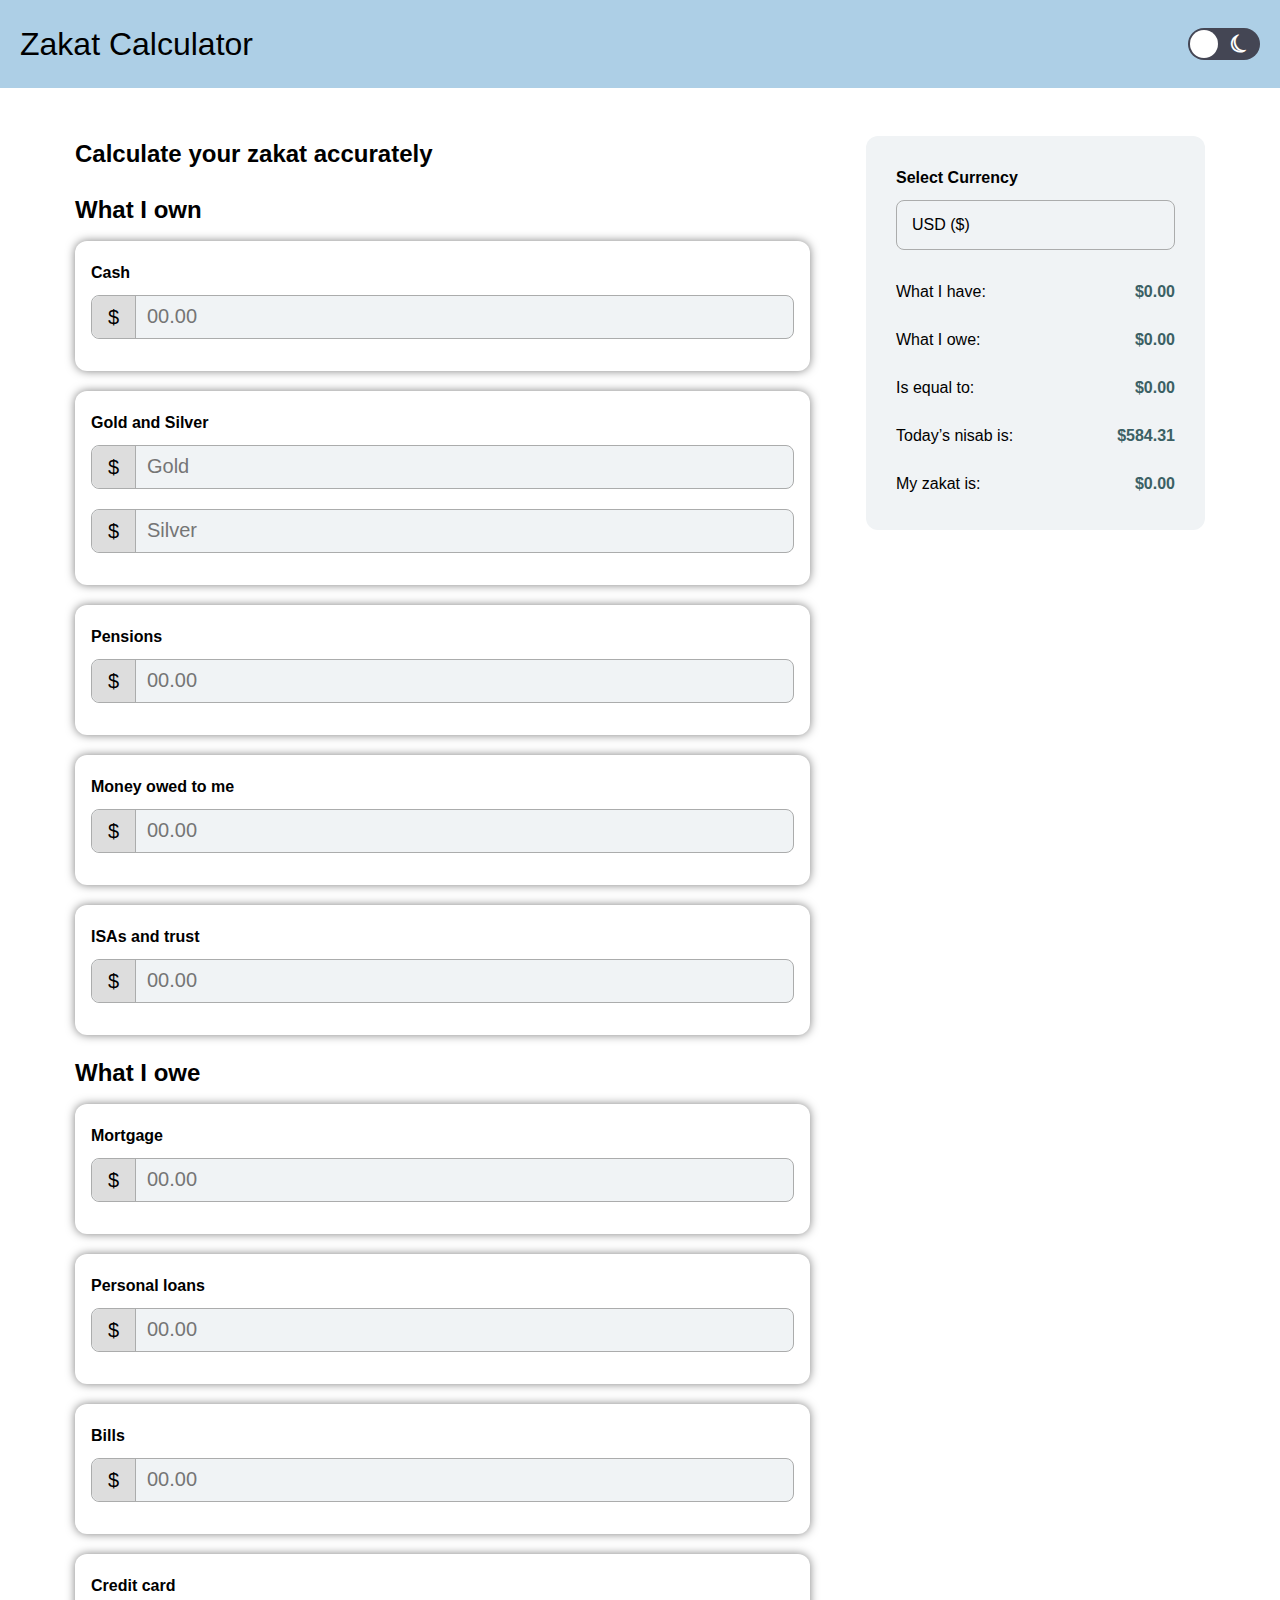
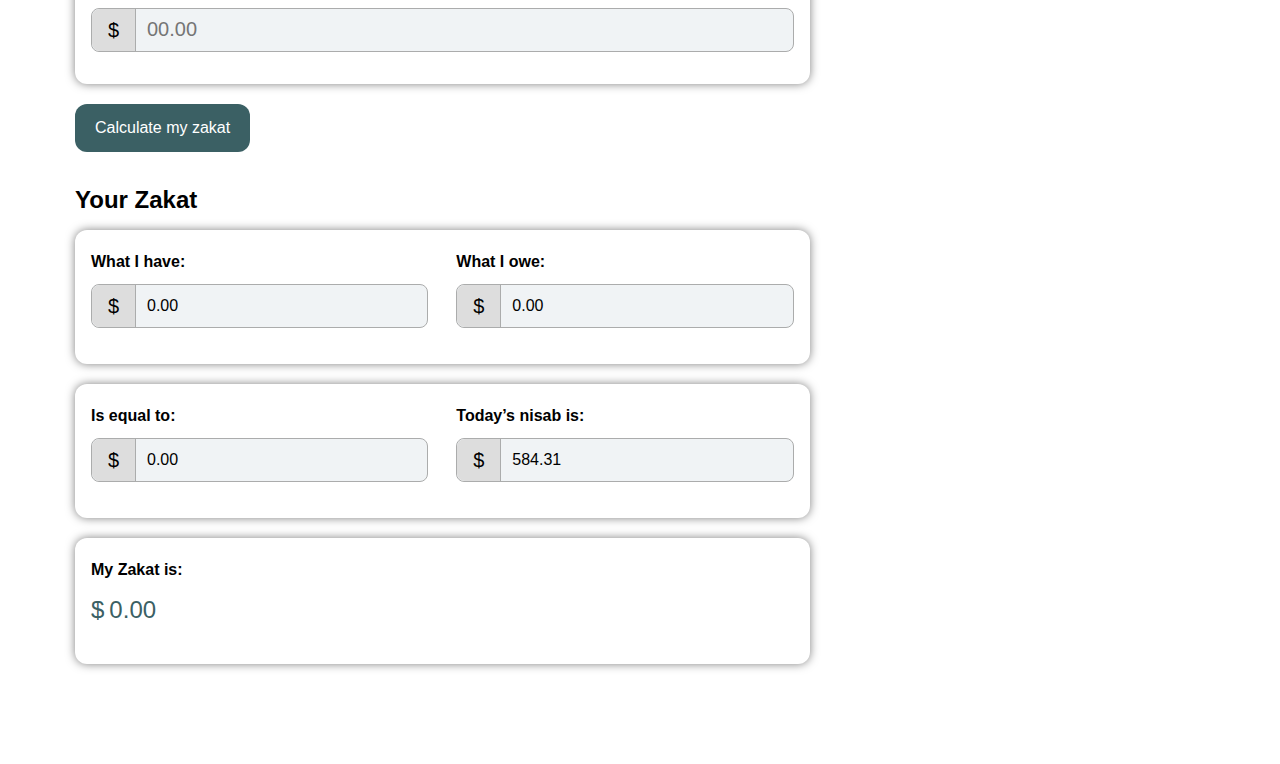
==== commit f6386102: "Update index.html" ====
--- a/index.html
+++ b/index.html
@@ -4,7 +4,7 @@
     <meta http-equiv="Content-Type" content="text/html; charset=utf-8" />
     <meta name="viewport" content="width=device-width, initial-scale=1"/>
     <title>Online Zakat Calculator</title>
-    <link type="text/css" rel="stylesheet" href="/bayar/index.css">   
+    <link type="text/css" rel="stylesheet" href="/index.css">   
 </head>
 
 <body class="">
@@ -249,8 +249,8 @@
 </div>
 <!--main end -->
 </div>
-<script type="text/javascript" src="/bayar/jquery.js"></script>	
-<script type="text/javascript" src="/bayar/scripts.js"></script>
-<script type="text/javascript" src="/bayar/zakat.js"></script>
+<script type="text/javascript" src="/jquery.js"></script>	
+<script type="text/javascript" src="/scripts.js"></script>
+<script type="text/javascript" src="/zakat.js"></script>
 </body>
 </html>
--- a/index.css
+++ b/index.css
@@ -0,0 +1,1711 @@
+.intro-video,
+li {
+    position: relative
+}
+
+.field-box em,
+blockquote cite {
+    font-style: normal
+}
+
+.field-box,
+.left-block {
+    box-shadow: 0 0 10px 0 rgba(0, 0, 0, .5)
+}
+
+#toggle-mode,
+td,
+th {
+    padding: .75rem
+}
+
+.currency-tab a,
+a {
+    text-decoration: none
+}
+
+.lang-fields .urdu-lang a,
+.rtl,
+.rtl .field-box h3 span,
+.rtl .field-box label span,
+.rtl .left-block,
+.rtl .shares-result,
+.rtl .shares-result .back-to-home,
+.rtl .shares-result .theme-btn,
+.rtl .shares-result p,
+.rtl .shares-result table,
+.rtl .shares-result td,
+.rtl .shares-result th {
+    font-family: 'Noto Nastaliq Urdu', serif
+}
+
+blockquote,
+body,
+dd,
+div,
+dl,
+dt,
+em,
+fieldset,
+form,
+h1,
+h2,
+h3,
+h4,
+h5,
+h6,
+html,
+img,
+label,
+legend,
+li,
+ol,
+p,
+q,
+small,
+span,
+strong,
+ul {
+    border: 0;
+    outline: 0;
+    margin: 0;
+    padding: 0;
+    font-size: 100%;
+    vertical-align: baseline;
+    background: 0 0
+}
+
+blockquote,
+h3,
+p {
+    margin-bottom: 1.5rem
+}
+
+label,
+li {
+    margin-bottom: 1.25rem
+}
+
+.logo a,
+h1 {
+    font-size: 2rem
+}
+
+ol,
+ul {
+    list-style: none
+}
+
+:focus {
+    outline: 0
+}
+
+input,
+textarea {
+    margin: 0;
+    outline: 0
+}
+
+textarea {
+    overflow: auto;
+    resize: none
+}
+
+table {
+    border-collapse: collapse;
+    border-spacing: 0
+}
+
+.field-group.error .warning-note,
+.sm-view .field-box,
+article,
+aside,
+details,
+figcaption,
+figure,
+footer,
+header,
+nav,
+section {
+    display: block
+}
+
+*,
+::after,
+::before {
+    -webkit-box-sizing: border-box;
+    -moz-box-sizing: border-box;
+    box-sizing: border-box;
+    outline: 0
+}
+
+body,
+html {
+    height: 100%
+}
+
+body {
+    line-height: 1.5;
+    box-shadow: none;
+    font-family: Arial, sans-serif
+}
+
+.container-fluid {
+    min-height: 100%;
+    margin-bottom: -56px
+}
+
+img {
+    height: auto;
+    max-width: 100%
+}
+
+h1 {
+    margin-bottom: 1.75rem
+}
+
+h2 {
+    font-size: 1.5rem;
+    margin-bottom: .8rem
+}
+
+h3 {
+    font-size: 1.25rem
+}
+
+blockquote {
+    color: #000;
+    padding: 20px 25px;
+    background: #f0f3f5;
+    border-left: 10px solid #19c37d
+}
+
+.sidebar li:last-child,
+.sub-menu li:last-child,
+blockquote p {
+    margin-bottom: 0
+}
+
+blockquote cite {
+    color: #19c37d
+}
+
+li {
+    padding-left: 20px
+}
+
+li::before {
+    content: '';
+    width: 7px;
+    height: 7px;
+    position: absolute;
+    top: 8px;
+    left: 0;
+    border-radius: 7px;
+    background: #19c37d
+}
+
+label {
+    font-size: 1rem
+}
+
+.container {
+    margin: 0 auto;
+    padding: 0 1.25rem;
+    max-width: 100rem
+}
+
+.header-wrap {
+    padding: 1.25rem 0;
+    background: #adcfe6;
+}
+
+header {
+    display: flex;
+    align-items: center;
+    justify-content: space-between
+}
+
+.email-form .form-field,
+.header-right {
+    display: flex;
+    align-items: center
+}
+
+.header-right ul {
+    padding: 0;
+    display: flex
+}
+
+.header-right li {
+    padding-left: 0;
+    margin: 0 20px 0 0
+}
+
+#js-logic,
+.accordion-title-img,
+.currency-tab::before,
+.field-box .amountSec,
+.field-box .minus-sign,
+.header-right li::before,
+.number-field button.sub::after,
+.sm-view,
+.social-links li::before {
+    display: none
+}
+
+.header-right li a {
+    color: #000;
+    font-size: 20px
+}
+
+.header-right li a:hover {
+    color: #19c37d !important
+}
+
+.logo a {
+    color: #000;
+    display: inline-block
+}
+
+.logo span {
+    display: block;
+    font-size: 1rem
+}
+
+.theme-mode {
+    display: flex
+}
+
+.theme-mode span {
+    margin-left: .75rem
+}
+
+.lang-fields {
+    width: 25rem;
+    float: right;
+    margin: 0 0 0 2rem
+}
+
+.lang-fields .field-box {
+    display: block;
+    margin-bottom: .5rem;
+    padding-bottom: .25rem
+}
+
+.lang-buttons a,
+.main-page .field-group a {
+    justify-content: center
+}
+
+.home-page .left-block {
+    position: static
+}
+
+.intro-video {
+    padding-bottom: 50%;
+    margin-bottom: 30px
+}
+
+.intro-video iframe {
+    position: absolute;
+    top: 0;
+    left: 0;
+    width: 100%;
+    height: 100%
+}
+
+.home-page .right-block {
+    position: sticky;
+    top: 30px
+}
+
+.lang-modal-overlay {
+    position: fixed;
+    top: 0;
+    left: 0;
+    right: 0;
+    bottom: 0;
+    z-index: 99;
+    background: #444654
+}
+
+.lang-modal {
+    position: absolute;
+    top: 50%;
+    left: 50%;
+    width: 100%;
+    max-width: 800px;
+    border-radius: 10px;
+    background: #343541;
+    padding: 50px 50px 30px;
+    transform: translate(-50%, -50%)
+}
+
+.lang-buttons {
+    display: flex;
+    flex-wrap: wrap;
+    align-items: center;
+    justify-content: space-between
+}
+
+.lang-buttons a {
+    width: 100%;
+    max-width: 48%;
+    margin-bottom: 20px
+}
+
+.main-wrap {
+    padding: 3rem 0 5rem
+}
+
+.content-block {
+    display: flex;
+    position: relative;
+    align-items: flex-start
+}
+
+.left-block {
+    top: 30px;
+    flex: 0 0 50%;
+    position: sticky;
+    padding: 2rem;
+    border-radius: .75rem;
+    margin-right: 3rem
+}
+
+#toggle-mode,
+.checkbox-field,
+.checkbox-field label,
+.field-group,
+.menu-has-child,
+.number-field,
+.number-field button {
+    position: relative
+}
+
+.right-block {
+    flex: 1
+}
+
+.field-group {
+    overflow: hidden;
+    margin-bottom: 1.25rem
+}
+
+.checkbox-field input[type=checkbox],
+.field-group input[type=radio] {
+    position: absolute;
+    top: 0;
+    left: 0;
+    -webkit-appearance: none;
+    appearance: none;
+    opacity: 0
+}
+
+.email-group input,
+.field-group input[type=radio]+label,
+.lang-buttons a,
+.main-page .field-group a {
+    background: #f0f3f5;
+    padding: .75rem 1.5rem;
+    min-height: 3.75rem;
+    display: flex;
+    cursor: pointer;
+    font-size: 1.25rem;
+    align-items: center;
+    border-radius: .75rem;
+    color: #000
+}
+
+.field-group input[type=radio]+label:hover,
+.field-group input[type=radio]:checked+label,
+.lang-buttons a:hover,
+.main-page .field-group a:hover {
+    background: #87bba2
+}
+
+.email-group input {
+    width: 100%;
+    border: none;
+    cursor: auto
+}
+
+.field-group label {
+    width: 100%;
+    display: none;
+    font-size: 1rem;
+    margin-bottom: .75rem
+}
+
+.accordion-field input[type=number],
+.field-group input[type=number] {
+    width: 100%;
+    height: 2.75rem;
+    color: #000;
+    font-size: 1.25rem;
+    padding: .75rem 1.25rem;
+    border-radius: 8px;
+    background: #f0f3f5;
+    border: 1px solid #abacac;
+    font-family: Arial, sans-serif !important
+}
+
+.checkbox-field {
+    overflow: hidden;
+    margin-bottom: 1.5rem
+}
+
+.checkbox-field label {
+    cursor: pointer;
+    padding: .25rem 0 .25rem 2.5rem
+}
+
+.checkbox-field label::before {
+    content: '';
+    display: block;
+    width: 1.25rem;
+    height: 1.25rem;
+    position: absolute;
+    top: 3px;
+    left: 0;
+    border-radius: 4px;
+    border: 2px solid #19c37d
+}
+
+/* .dark-theme .currency-tab.active a, .dark-theme .currency-tab:hover a, */
+.dark-theme .currency-dropdown__title {
+    color: white;
+    background-image: url('../images/light-dropdown-icon.png');
+}
+
+.dark-theme .currency-dropdown__list.currency-tabs {
+    background: #444654;
+}
+
+.checkbox-field input[type=checkbox]:checked+label::before,
+.dark-theme .actions-buttons input,
+.dark-theme .back-to-home,
+.dark-theme .number-field button,
+.dark-theme .theme-btn {
+    background: #19c37d
+}
+
+.actions-buttons {
+    display: flex;
+    margin-bottom: 0
+}
+
+.actions-buttons input,
+.back-to-home,
+.theme-btn {
+    color: #fff;
+    width: 9.25rem;
+    height: 3rem;
+    font-size: 1rem;
+    border: none;
+    cursor: pointer;
+    border-radius: .75rem;
+    background: #3b6064;
+    margin-right: 1.25rem;
+    display: inline-flex;
+    text-decoration: none;
+    align-items: center;
+    justify-content: center
+}
+
+.back-to-home,
+.theme-btn {
+    width: auto;
+    margin-right: 0;
+    padding: 0 1.25rem
+}
+
+.actions-buttons input:hover,
+.back-to-home:hover,
+.theme-btn:hover {
+    background: #364958
+}
+
+.actions-buttons input#reset {
+    background: #555
+}
+
+.actions-buttons input.disable {
+    pointer-events: none
+}
+
+.field-box {
+    display: none;
+    border-radius: .75rem;
+    margin-bottom: 1.75rem;
+    padding: 1.75rem 1.5rem .75rem
+}
+
+.field-box h3 span,
+.field-box label span {
+    display: block;
+    text-align: right
+}
+
+.field-box.active,
+.field-box.email-group.active,
+.field-box.mother-box.active,
+.zakat-main .field-box {
+    display: block !important
+}
+
+.shares-result table {
+    width: 100%;
+    margin-bottom: 3.25rem;
+    border-collapse: collapse
+}
+
+.table-heading {
+    font-weight: 700
+}
+
+.shares-result td,
+.shares-result th {
+    color: #000 !important;
+    padding: 1rem 1.5rem;
+    border: 1px solid #ddd
+}
+
+.amount-col {
+    display: flex;
+    margin: 0 -.5rem;
+    flex-wrap: wrap;
+    justify-content: space-between
+}
+
+.amount-col .field-group {
+    width: 100%;
+    padding: 0 .5rem;
+    max-width: 25%;
+    position: relative
+}
+
+.amount-col label {
+    font-size: 1rem;
+    display: block
+}
+
+.number-field {
+    display: flex;
+    padding-top: .5rem;
+    align-items: center
+}
+
+.number-field button {
+    width: 100%;
+    height: 1.75rem;
+    max-width: 1.75rem;
+    border: none;
+    font-size: 0;
+    cursor: pointer;
+    margin-left: 1.75rem;
+    border-radius: 1.75rem;
+    background: #3b6064
+}
+
+.number-field button::after,
+.number-field button::before {
+    content: '';
+    display: block;
+    width: 1rem;
+    height: 2px;
+    position: absolute;
+    top: 50%;
+    left: 50%;
+    background: #fff;
+    transform: translate(-50%, -50%)
+}
+
+.number-field button::after {
+    width: 2px;
+    height: 1rem
+}
+
+.number-field button.sub,
+.rtl .number-field button {
+    margin: 0 1.75rem 0 0
+}
+
+.number-field input {
+    margin: 0
+}
+
+.field-box.hide {
+    display: none !important
+}
+
+.main-banner {
+    background: #f0f3f5;
+    padding: 3.75rem 0 2.5rem;
+    margin-bottom: 4.25rem
+}
+
+.menu-has-child,
+.rtl .header-right li.menu-has-child {
+    padding-right: 20px
+}
+
+#toggle-mode {
+    background: #444654;
+    width: 4.5rem;
+    height: 2rem;
+    border: none;
+    font-size: 0;
+    cursor: pointer;
+    border-radius: 1.25rem;
+    display: flex;
+    align-items: center
+}
+
+#toggle-mode span {
+    display: inline-block;
+    padding: 0;
+    border: 1px solid
+}
+
+#toggle-mode::after,
+#toggle-mode::before {
+    width: 1.75rem;
+    height: 1.75rem;
+    border-radius: 1.75rem;
+    position: absolute;
+    transition: .3s ease-in-out;
+    top: 50%
+}
+
+#toggle-mode::after {
+    content: "";
+    background: #fff;
+    left: 2px;
+    transform: translate(0, -50%)
+}
+
+#toggle-mode::before {
+    content: "\263E";
+    font-size: 24px;
+    font-weight: 900;
+    display: flex;
+    align-items: center;
+    justify-content: center;
+    background: 0 0;
+    color: #fff;
+    right: 5px;
+    transform: translate(0, -50%) rotate(-25deg)
+}
+
+.menu-has-child:hover .sub-menu {
+    opacity: 1;
+    visibility: visible
+}
+
+.header-right li.menu-has-child::after,
+.header-right li.menu-has-child::before {
+    content: '';
+    display: block;
+    position: absolute;
+    right: 6px;
+    top: 50%;
+    transform: rotate(45deg);
+    background: #000;
+    width: 8px;
+    height: 1px;
+    left: auto;
+    border-radius: 0
+}
+
+.header-right li.menu-has-child::after {
+    transform: rotate(-45deg);
+    right: 0
+}
+
+.header-right .sub-menu,
+.sub-menu {
+    display: block;
+    background: #fff;
+    position: absolute;
+    min-width: 180px;
+    padding: 10px;
+    left: 0;
+    transition: .3s;
+    z-index: 555;
+    border-radius: 5px;
+    box-shadow: 0 0 5px 0 rgba(0, 0, 0, .2)
+}
+
+.sidebar,
+.zakat-right {
+    position: sticky;
+    top: 30px;
+    width: 100%
+}
+
+.sub-menu {
+    opacity: 0;
+    visibility: hidden
+}
+
+.header-right li .sub-menu a {
+    font-size: 18px
+}
+
+.header-right .sub-menu li {
+    margin-right: 0;
+    margin-bottom: 10px;
+    text-align: left
+}
+
+.social-links {
+    display: flex;
+    padding-top: 2rem;
+    align-items: center;
+    justify-content: center
+}
+
+.social-links li {
+    margin: 0 .75rem;
+    background: #fff;
+    padding: 0
+}
+
+.post-content,
+.sidebar-block,
+.zakat-col p,
+.zakat-right {
+    background: #f0f3f5
+}
+
+.social-links li a {
+    display: block;
+    width: 2.5rem;
+    height: 2.5rem;
+    font-size: 0;
+    background: url('../images/social-share.png') -17px -21px/18.25rem no-repeat #fff
+}
+
+.social-links li.twitter-icon a {
+    background-position: -89px -21px
+}
+
+.social-links li.linkedin-icon a {
+    background-position: -88px -104px
+}
+
+.social-links li.instagram-icon a {
+    background-position: -162px -21px
+}
+
+.social-links li.mail-icon a {
+    background-position: -162px -189px
+}
+
+.social-links li.whatssapp-icon a {
+    background-position: -162px -104px
+}
+
+.coming-soon {
+    padding: 50px 0;
+    text-align: center
+}
+
+.blog-list-wrap h1 {
+    font-size: 42px;
+    line-height: 1;
+    text-align: center;
+    margin-bottom: 3rem;
+    text-transform: uppercase
+}
+
+.blog-sec {
+    display: flex;
+    flex-wrap: wrap;
+    align-items: flex-start;
+    justify-content: space-between
+}
+
+.blog-content,
+.zakat-left {
+    width: 100%;
+    max-width: 65%
+}
+
+.sidebar {
+    max-width: 30%
+}
+
+.sidebar-block {
+    padding: 25px 30px;
+    margin-bottom: 20px;
+    border-radius: 10px
+}
+
+.sidebar li,
+.zakat-main h3 {
+    margin-bottom: 10px
+}
+
+.sidebar li a {
+    color: #000;
+    display: block;
+    font-size: 18px;
+    text-transform: capitalize
+}
+
+.email-form,
+.single-img,
+.zakat-main h1 {
+    margin-bottom: 20px
+}
+
+.post-img img,
+.single-img img {
+    width: 100%;
+    display: block
+}
+
+.blog-row {
+    display: flex;
+    margin: 0 -15px;
+    flex-wrap: wrap
+}
+
+.blog-col {
+    width: 100%;
+    padding: 0 15px;
+    max-width: 33.33%;
+    margin-bottom: 30px
+}
+
+.post-block {
+    overflow: hidden;
+    border-radius: 8px;
+    border: 2px solid #364958
+}
+
+.post-block .theme-btn {
+    font-size: 18px;
+    border-radius: 8px
+}
+
+.post-content {
+    padding: 15px 20px 25px
+}
+
+.field-group .warning-note {
+    color: red;
+    display: none;
+    font-size: 14px
+}
+
+.field-group.error input {
+    border-color: red
+}
+
+.zakat-main {
+    display: flex;
+    align-items: flex-start;
+    justify-content: space-between
+}
+
+.your-zakat {
+    padding-top: 30px
+}
+
+.zakat-right {
+    max-width: 30%;
+    padding: 30px 30px 10px;
+    border-radius: .75rem
+}
+
+/* .currency-tabs, */
+.zakat-row,
+.zakat-value {
+    display: flex;
+    justify-content: space-between
+}
+
+.currency-tab {
+    padding: 0
+}
+
+.currency-dropdown {
+    position: relative;
+    margin-bottom: 30px;
+}
+
+.currency-dropdown__title {
+    border: 1px solid #abacac;
+    border-radius: 8px;
+    cursor: pointer;
+    background: url('../images/dropdown-icon.png') no-repeat right 15px center/15px;
+}
+
+.currency-tab:first-child a {
+    border-radius: 8px 8px 0 0;
+}
+
+.currency-tab:last-child a {
+    border-radius: 0 0 8px 8px;
+}
+
+.currency-dropdown__list.currency-tabs {
+    border: 1px solid #abacac;
+    border-radius: 8px;
+    position: absolute;
+    top: 100%;
+    left: 0;
+    width: 100%;
+    z-index: 5;
+    background: #f0f3f5;
+    display: none;
+}
+
+.currency-dropdown__title,
+.currency-tab a {
+    color: #000;
+    display: block;
+    padding: 12px 15px;
+    /*     border-radius: 8px */
+}
+
+/* .currency-tab.active a,*/
+.currency-tab:hover a {
+    color: #fff;
+    background: #3b6064
+}
+
+.currency-dropdown__list li {
+    margin-bottom: 0;
+}
+
+.accordion-field {
+    position: relative;
+    margin-bottom: 20px
+}
+
+.accordion-field input {
+    padding-left: 55px !important
+}
+
+.accordion-field .currency-symbol,
+.zakat-col .currency-symbol {
+    position: absolute;
+    top: 1px;
+    left: 1px;
+    bottom: 1px;
+    width: 44px;
+    display: flex;
+    align-items: center;
+    justify-content: center;
+    background: #ddd;
+    border-right: 1px solid #abacac;
+    border-radius: 8px 0 0 8px;
+    font-size: 20px
+}
+
+.zakat-col {
+    width: 100%;
+    max-width: 48%
+}
+
+.zakat-col p {
+    display: flex;
+    align-items: center;
+    position: relative;
+    height: 2.75rem;
+    border-radius: 8px;
+    padding-left: 55px;
+    border: 1px solid #abacac
+}
+
+.zakat-col p .currency-symbol {
+    left: 0;
+    top: 0;
+    bottom: 0
+}
+
+.my-zakat .total-zakat {
+    font-size: 24px;
+    color: #3b6064;
+    margin-bottom: 20px
+}
+
+.my-zakat .total-zakat .currency-symbol {
+    margin-right: 5px
+}
+
+.email-form .form-field button {
+    height: 60px;
+    width: 180px;
+    font-size: 18px;
+    margin-left: 20px
+}
+
+.zakat-value p:last-child {
+    font-weight: 600;
+    color: #3b6064
+}
+
+.rtl *,
+.rtl ::after,
+.rtl ::before {
+    line-height: 2
+}
+
+.rtl .header-right li {
+    padding-right: 0;
+    margin-right: 0;
+    margin-left: 20px
+}
+
+.rtl .header-right li a {
+    line-height: 1
+}
+
+.rtl .header-right .sub-menu li,
+.sub-menu li {
+    margin: 0;
+    padding-right: 0
+}
+
+.rtl .header-right li.menu-has-child::after,
+.rtl .header-right li.menu-has-child::before {
+    top: 60%
+}
+
+.rtl .lang-fields {
+    float: left;
+    margin: 0 2rem 0 0
+}
+
+.rtl li {
+    padding: 0 20px 0 0
+}
+
+.rtl li::before {
+    left: auto;
+    right: 0;
+    top: 17px
+}
+
+.rtl .left-block li {
+    padding: 0 1.25rem 0 0
+}
+
+.rtl .left-block li::before {
+    left: auto;
+    right: 0;
+    top: 13px
+}
+
+.rtl .checkbox-field label {
+    padding: .25rem 2.5rem .25rem 0
+}
+
+.rtl .checkbox-field label::before {
+    top: 15px;
+    left: auto;
+    right: 0
+}
+
+.rtl {
+    direction: rtl
+}
+
+.rtl .number-field button.sub {
+    margin: 0 0 0 1.75rem
+}
+
+.rtl .theme-mode span {
+    margin: 0 .5rem 0 0
+}
+
+.rtl .left-block {
+    flex: 1;
+    margin: 0
+}
+
+.rtl .right-block {
+    flex: 0 0 50%;
+    margin: 0 3.25rem 0 0
+}
+
+.rtl .logo a,
+.rtl .logo a span,
+.rtl .share-amount {
+    direction: ltr;
+    text-align: right
+}
+
+.rtl .accordion-field input[type=number],
+.rtl .field-group input[type=number],
+.rtl .footer-wrap p {
+    direction: ltr
+}
+
+.dark-theme .currency-tab a,
+.dark-theme .footer-wrap p,
+.dark-theme .footer-wrap p a,
+.dark-theme .header-right li a,
+.dark-theme .logo a,
+.dark-theme .sidebar li a {
+    color: #fff
+}
+
+.dark-theme blockquote {
+    color: #fff;
+    background: #343541
+}
+
+.dark-theme .field-box {
+    box-shadow: none;
+    background: #343541
+}
+
+.dark-theme,
+.dark-theme .accordion-field input[type=number],
+.dark-theme .email-group input,
+.dark-theme .field-group input[type=number],
+.dark-theme .field-group input[type=radio]+label,
+.dark-theme .lang-buttons a,
+.dark-theme .main-page .field-group a {
+    color: #fff;
+    background: #444654
+}
+
+.dark-theme .field-group input[type=radio]+label:hover,
+.dark-theme .field-group input[type=radio]:checked+label,
+.dark-theme .lang-buttons a:hover,
+.dark-theme .main-page .field-group a:hover {
+    background: #000
+}
+
+.dark-theme .accordion-field .currency-symbol,
+.dark-theme .actions-buttons input#reset,
+.dark-theme .footer-wrap,
+.dark-theme .header-wrap,
+.dark-theme .main-banner,
+.dark-theme .post-content,
+.dark-theme .shares-result tr:nth-child(2n),
+.dark-theme .sidebar-block,
+.dark-theme .zakat-col .currency-symbol,
+.dark-theme .zakat-right {
+    background: #343541
+}
+
+.dark-theme .shares-result h2,
+.dark-theme .shares-result td,
+.dark-theme .shares-result th {
+    color: #fff !important
+}
+
+.dark-theme #toggle-mode {
+    background: #ccc
+}
+
+.dark-theme #toggle-mode::after {
+    left: 42px
+}
+
+.dark-theme #toggle-mode::before {
+    content: "\2600";
+    transform: translate(0, -50%) rotate(0);
+    color: #000;
+    right: 42px
+}
+
+.dark-theme .post-block {
+    border-color: #19c37d
+}
+
+.dark-theme .zakat-col p {
+    background: #444654
+}
+
+.dark-theme .my-zakat .total-zakat,
+.dark-theme .zakat-value p:last-child {
+    color: #19c37d
+}
+
+.dark-theme .header-right li.menu-has-child::after,
+.dark-theme .header-right li.menu-has-child::before {
+    background: #fff
+}
+
+.dark-theme .header-right li .sub-menu a,
+.footer-wrap p a {
+    color: #000
+}
+
+.dark-theme .page-numbers {
+    border: 1px solid #fff;
+    color: #fff
+}
+
+.dark-theme .page-numbers.current,
+.dark-theme .page-numbers:hover {
+    background: #fff;
+    color: #3b6064
+}
+
+.footer-wrap {
+    padding: 1rem 0;
+    background: #f0f3f5;
+    text-align: center
+}
+
+.footer-wrap p {
+    color: #000;
+    margin-bottom: 0
+}
+
+.footer-wrap p a:hover {
+    text-decoration: underline
+}
+
+.simplest-text {
+    margin: 10px 0 0;
+}
+
+.simplest-text a {
+    color: #1C5E55;
+}
+
+@media screen and (prefers-color-scheme:dark) {
+
+    .accordion-field input[type=number],
+    .email-group input,
+    .field-group input[type=number],
+    .field-group input[type=radio]+label,
+    .lang-buttons a,
+    .main-page .field-group a,
+    body {
+        color: #fff;
+        background: #444654
+    }
+
+    .actions-buttons input#reset,
+    .dark-theme .accordion-field .currency-symbol,
+    .dark-theme .zakat-col .currency-symbol,
+    .dark-theme .zakat-right,
+    .field-box,
+    .footer-wrap,
+    .header-wrap,
+    .main-banner,
+    .post-content,
+    .shares-result tr:nth-child(2n),
+    .sidebar-block {
+        background: #343541
+    }
+
+    .footer-wrap p,
+    .footer-wrap p a,
+    .header-right li a,
+    .logo a,
+    .sidebar li a {
+        color: #fff
+    }
+
+    .field-box {
+        box-shadow: none
+    }
+
+    .field-group input[type=radio]+label:hover,
+    .field-group input[type=radio]:checked+label,
+    .lang-buttons a:hover,
+    .main-page .field-group a:hover {
+        background: #000
+    }
+
+    .actions-buttons input,
+    .back-to-home,
+    .currency-tab.active a,
+    .currency-tab:hover a,
+    .number-field button,
+    .theme-btn {
+        background: #19c37d
+    }
+
+    .shares-result td,
+    .shares-result th {
+        color: #fff !important
+    }
+
+    .post-block {
+        border-color: #19c37d
+    }
+
+    .zakat-col p {
+        background: #444654
+    }
+
+    .my-zakat .total-zakat,
+    .zakat-value p:last-child {
+        color: #19c37d
+    }
+
+    .light-theme .field-box {
+        box-shadow: 0 0 10px 0 rgba(0, 0, 0, .5);
+        background: #fff
+    }
+
+    .light-theme .footer-wrap p,
+    .light-theme .footer-wrap p a,
+    .light-theme .header-right li a,
+    .light-theme .logo a,
+    .light-theme .sidebar li a {
+        color: #000
+    }
+
+    .light-theme .footer-wrap,
+    .light-theme .header-wrap,
+    .light-theme .main-banner,
+    .light-theme .post-content,
+    .light-theme .sidebar-block,
+    .light-theme .zakat-col p,
+    .light-theme .zakat-right {
+        background: #f0f3f5
+    }
+
+    .light-theme {
+        color: #000;
+        background: #fff
+    }
+
+    .light-theme .accordion-field input[type=number],
+    .light-theme .email-group input,
+    .light-theme .field-group input[type=number],
+    .light-theme .field-group input[type=radio]+label,
+    .light-theme .lang-buttons a,
+    .light-theme .main-page .field-group a {
+        color: #000;
+        background: #f0f3f5
+    }
+
+    .light-theme .field-group input[type=radio]+label:hover,
+    .light-theme .field-group input[type=radio]:checked+label,
+    .light-theme .lang-buttons a:hover,
+    .light-theme .main-page .field-group a:hover {
+        background: #87bba2
+    }
+
+    .light-theme .actions-buttons input,
+    .light-theme .back-to-home,
+    .light-theme .currency-tab.active a,
+    .light-theme .currency-tab:hover a,
+    .light-theme .number-field button,
+    .light-theme .theme-btn {
+        background: #3b6064
+    }
+
+    .light-theme .shares-result tr:nth-child(2n) {
+        background: #e7e9eb
+    }
+
+    .light-theme .actions-buttons input#reset {
+        background: #ccc
+    }
+
+    .light-theme .shares-result td,
+    .light-theme .shares-result th {
+        color: #000 !important
+    }
+
+    .light-theme .post-block {
+        border-color: #3b6064
+    }
+
+    .light-theme .accordion-field .currency-symbol,
+    .light-theme .zakat-col .currency-symbol {
+        background: #ddd
+    }
+
+    .light-theme .my-zakat .total-zakat,
+    .light-theme .zakat-value p:last-child {
+        color: #3b6064
+    }
+
+    .currency-dropdown__title {
+        color: white;
+        background-image: url('../images/light-dropdown-icon.png');
+    }
+
+    .currency-dropdown__list.currency-tabs {
+        background: #444654;
+    }
+}
+
+@media(max-width:1599px) {
+    .amount-col label {
+        font-size: 1rem
+    }
+}
+
+@media(max-width:1439px) {
+
+    h1,
+    h3 {
+        margin-bottom: 1rem
+    }
+
+    .left-block,
+    .rtl .right-block {
+        margin-right: 2rem
+    }
+
+    .amount-col label {
+        font-size: 1rem
+    }
+
+    h1 {
+        font-size: 1.5rem
+    }
+
+    .amount-col .field-group {
+        max-width: 50%
+    }
+
+    .field-box {
+        margin-bottom: 1.25rem;
+        padding: 1.25rem 1rem .75rem
+    }
+
+    h3 {
+        font-size: 1rem
+    }
+
+    .left-block {
+        padding: 1.25rem
+    }
+}
+
+@media(max-width:1199px) {
+
+    .email-group input,
+    .field-group input[type=radio]+label,
+    .lang-buttons a,
+    .main-page .field-group a {
+        min-height: 3rem;
+        font-size: 1rem
+    }
+
+    h3 {
+        font-size: 1rem
+    }
+
+    .checkbox-field label {
+        font-size: 1rem;
+        padding-left: 1.75rem
+    }
+
+    .shares-result td,
+    .shares-result th {
+        padding: 10px 15px !important;
+        font-size: 16px !important
+    }
+}
+
+@media(max-width:1023px) {
+    h1 {
+        line-height: 1.3;
+        font-size: 1.75rem;
+        margin-bottom: 1.25rem
+    }
+
+    .logo a,
+    h2 {
+        font-size: 1.5rem
+    }
+
+    .logo span {
+        font-size: 14px
+    }
+
+    .header-right li {
+        margin-right: 13px
+    }
+
+    .header-right .sub-menu li {
+        line-height: 1.2
+    }
+
+    .header-right li a {
+        font-size: 16px
+    }
+
+    .header-right li .sub-menu a {
+        font-size: 15px
+    }
+
+    .container {
+        padding-left: 1rem;
+        padding-right: 1rem
+    }
+
+    .field-box {
+        padding: 1.25rem 1rem .75rem
+    }
+
+    .amount-col label,
+    .field-box h3 span,
+    .field-box label span {
+        font-size: .75rem
+    }
+
+    .amount-col {
+        margin: 0 -.5rem
+    }
+
+    .field-box h3,
+    .field-group {
+        margin-bottom: 1rem
+    }
+
+    .amount-col .field-group {
+        padding: 0 .5rem
+    }
+
+    .field-box h3 {
+        font-size: 1.25rem
+    }
+
+    .right-block,
+    .shares-result table {
+        margin-bottom: 2rem
+    }
+
+    .content-block {
+        flex-direction: column-reverse
+    }
+
+    .right-block {
+        width: 100%
+    }
+
+    .left-block {
+        margin-right: 0
+    }
+
+    .rtl .right-block {
+        margin: 0 0 1.75rem
+    }
+
+    .sm-view,
+    .zakat-main {
+        display: block
+    }
+
+    .lang-fields {
+        float: none;
+        width: auto;
+        margin: 0 0 1.25rem
+    }
+
+    .sm-hide {
+        display: none
+    }
+
+    .zakat-left,
+    .zakat-right {
+        max-width: 100%
+    }
+}
+
+@media(max-width:767px) {
+    h1 {
+        font-size: 1.25rem;
+        margin-bottom: 1.5rem
+    }
+
+    h2 {
+        font-size: 1.125rem
+    }
+
+    h3 {
+        font-size: 1rem
+    }
+
+    .header-right {
+        padding-top: 1rem;
+        justify-content: center
+    }
+
+    .field-box {
+        padding: 1.25rem 1.25rem .25rem
+    }
+
+    .field-group input[type=radio]+label {
+        min-height: 3.5rem;
+        font-size: 1rem
+    }
+
+    .shares-result table {
+        margin-bottom: 2rem
+    }
+
+    .shares-result td,
+    .shares-result th {
+        font-size: .75rem !important;
+        padding: .75rem !important
+    }
+
+    .social-links {
+        padding: 1.25rem 0 0;
+        position: static;
+        justify-content: center
+    }
+
+    .actions-buttons input,
+    .social-links li {
+        margin: 0 .5rem
+    }
+
+    .amount-col .field-group {
+        max-width: 50%
+    }
+
+    header {
+        display: block;
+        text-align: center
+    }
+
+    .header-wrap {
+        padding: 1rem 0 1.5rem
+    }
+
+    .actions-buttons,
+    .theme-mode {
+        justify-content: center
+    }
+
+    .left-block h1 {
+        margin-bottom: 1rem
+    }
+
+    .left-block p:last-child {
+        margin-bottom: 0
+    }
+
+    .main-wrap {
+        padding: 2rem 0
+    }
+
+    .rtl .header-right li {
+        margin-left: 15px
+    }
+}
+
+@media(max-width:575px) {
+    .header-right li {
+        margin-right: 15px
+    }
+
+    .header-right li a {
+        font-size: 16px
+    }
+}
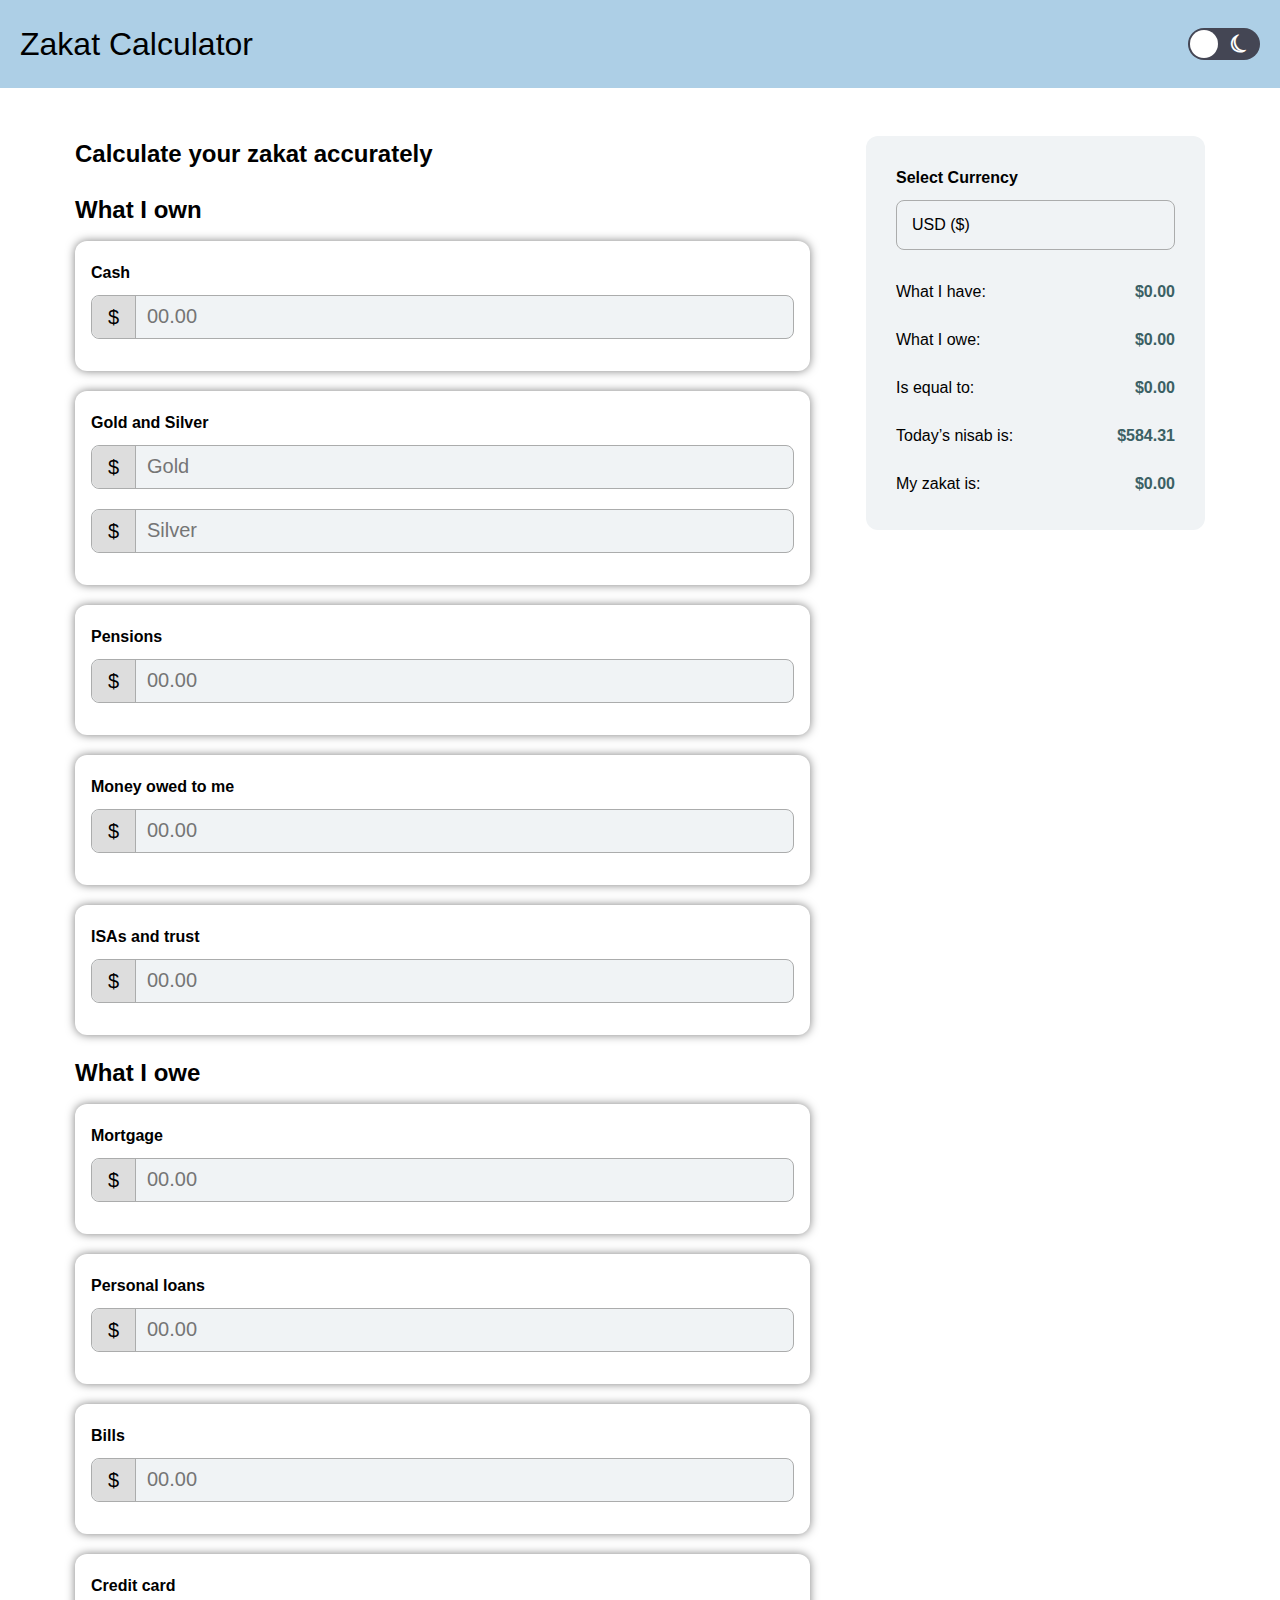
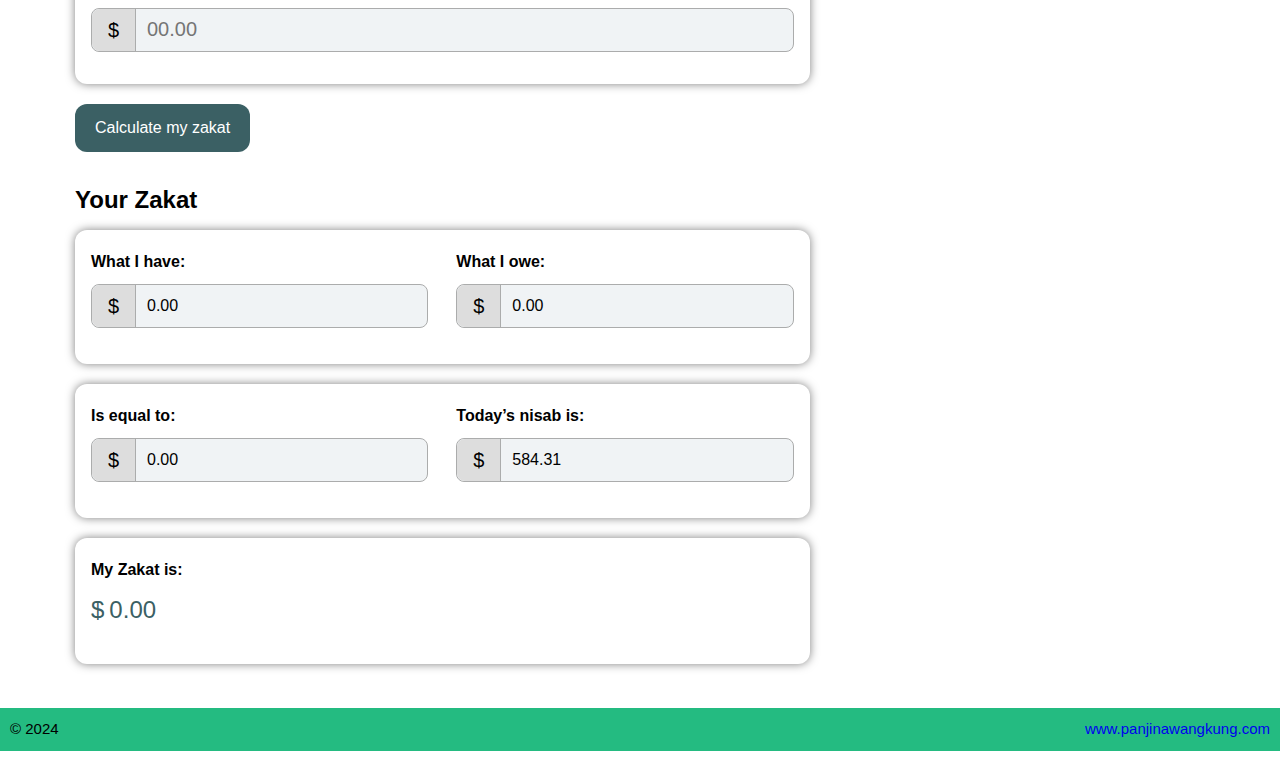
==== commit b674d29a: "Update index.html" ====
--- a/index.html
+++ b/index.html
@@ -221,6 +221,9 @@
                         <li class="currency-tab">
                             <a href="#" id="currency-PKR" data-symbol="₹" data-conversion="83.54">INR (₹.)</a>
                         </li>
+			     <li class="currency-tab">
+                            <a href="#" id="currency-RIEL" data-symbol="KHR" data-conversion="83.54">KHR</a>
+                        </li>
                     </ul>
                 </div>
                 <div class="zakat-value total-value">
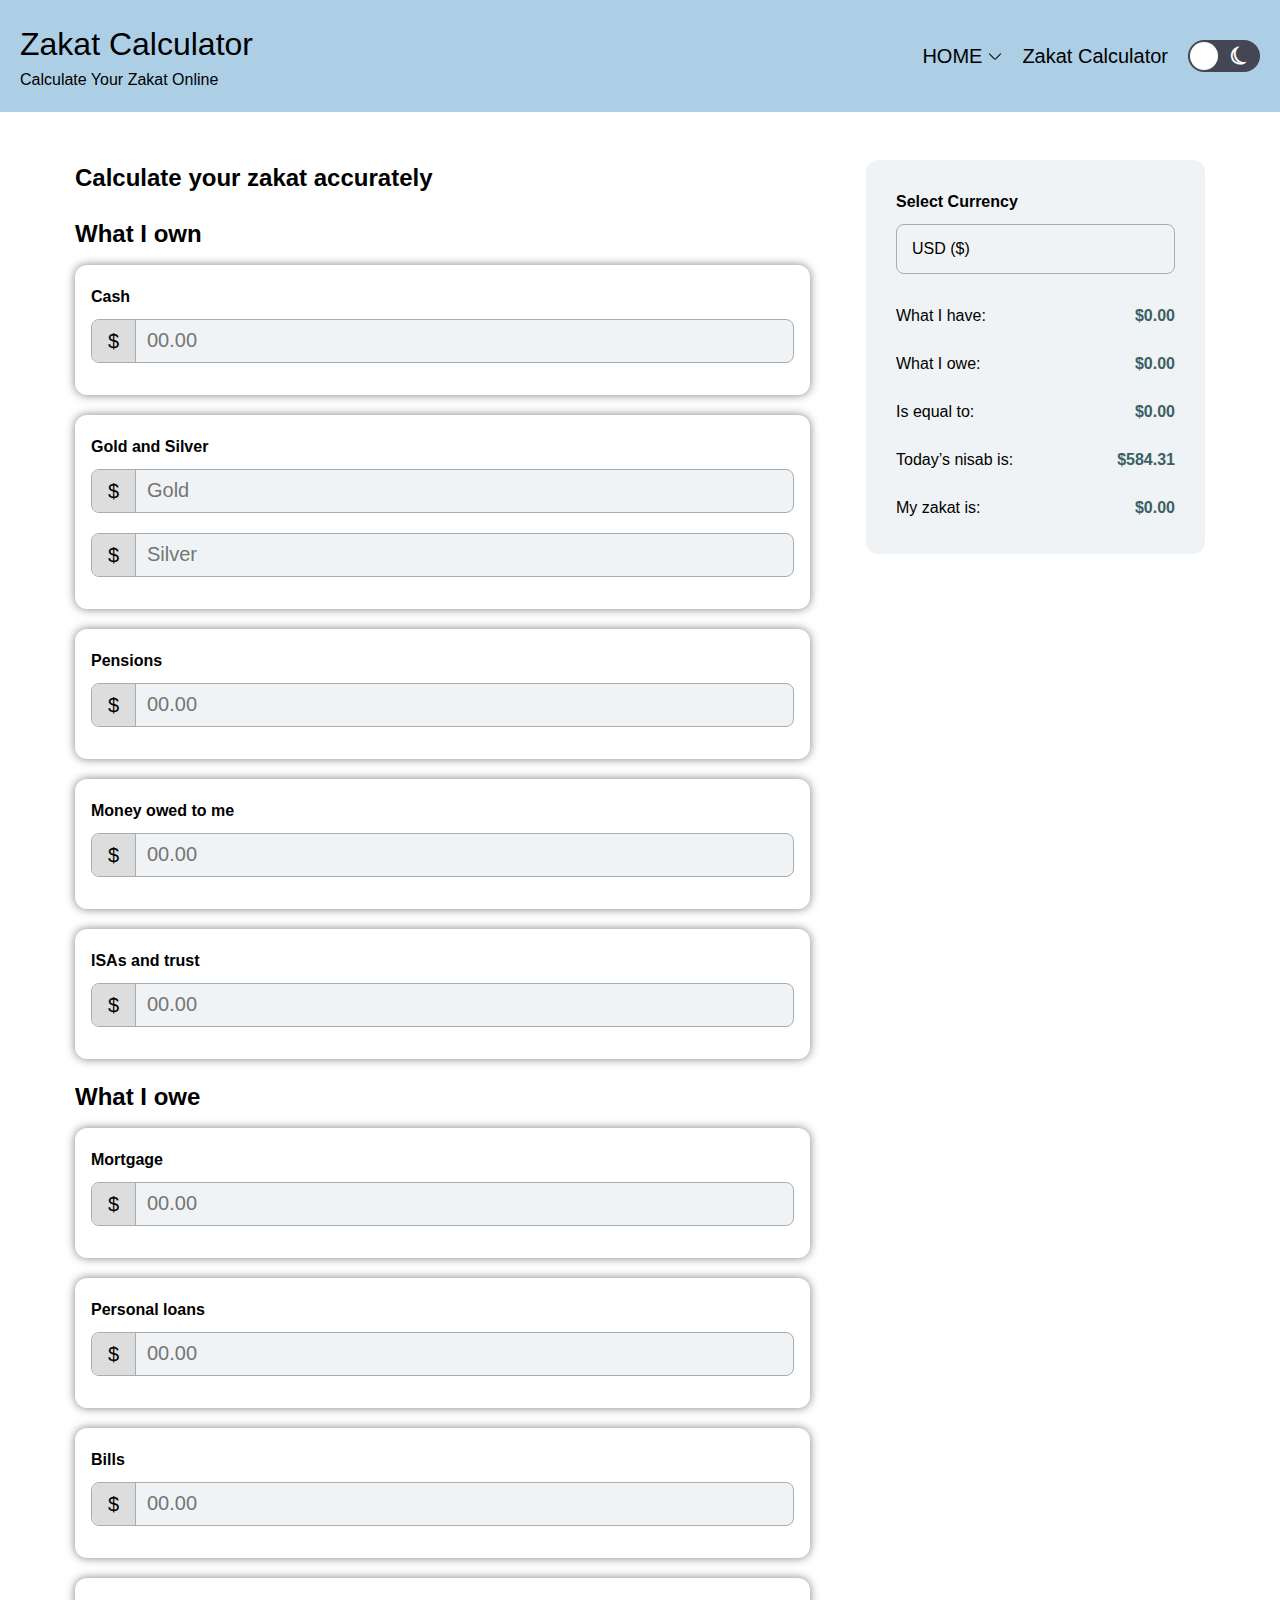
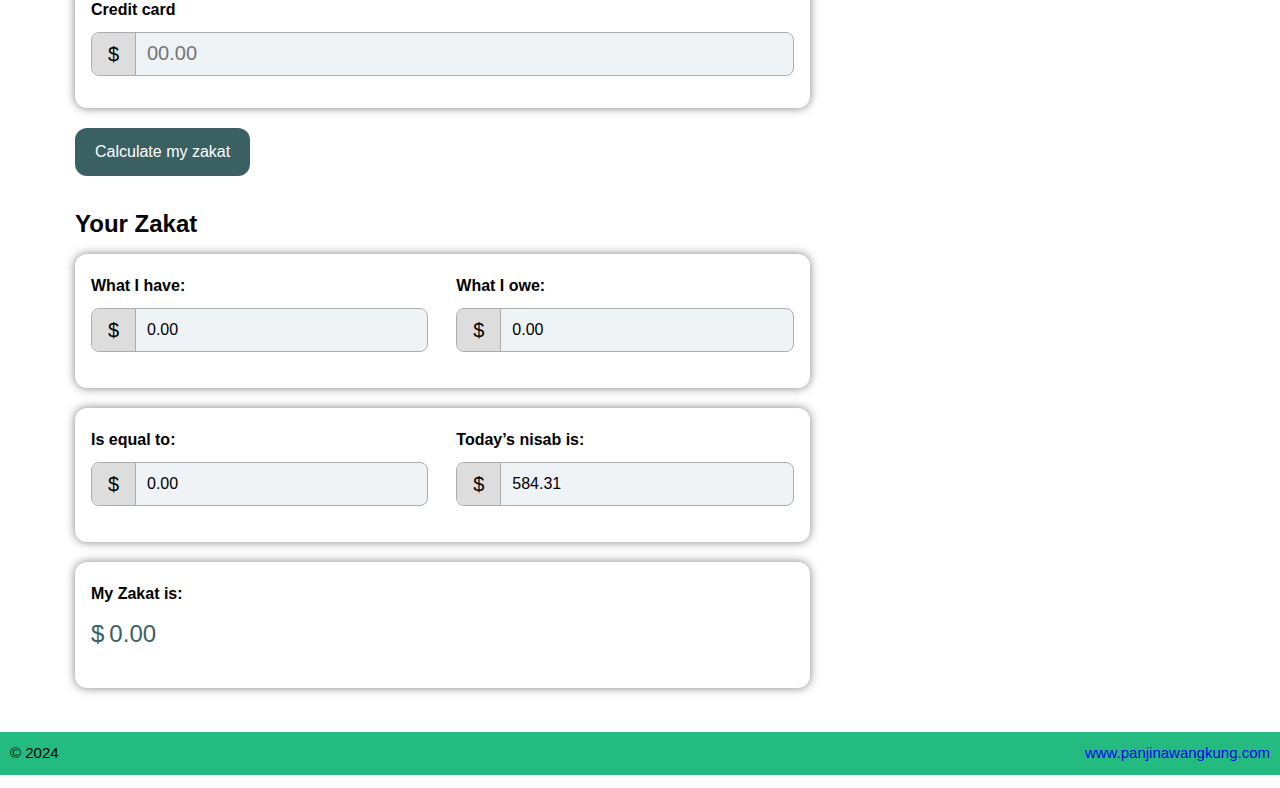
==== commit fdb11cef: "Update index.html" ====
--- a/index.html
+++ b/index.html
@@ -15,9 +15,20 @@
     <div class="container">
         <header>
             <div class="logo">
-                <a href="/">Zakat Calculator</a>
+                <a href="/">Zakat Calculator <span>Calculate Your Zakat Online</span></a>
             </div>
-            <div class="header-right">            	
+            <div class="header-right">
+		    <ul>
+                    <li class="menu-has-child">
+                        <a href="https://www.panjinawangkung.com/">HOME</a>
+                        <ul class="sub-menu">
+                            <li><a href="https://zakat.panjinawangkung.com/">Online Calculator</a></li>
+                            <li><a href="https://www.panjinawangkung.com/search/label/tools">Blog</a></li>
+                            <li><a href="https://www.panjinawangkung.com/p/disclaimer.html">Rules</a></li>
+                        </ul>
+                    </li>
+                    <li><a href="/">Zakat Calculator</a></li>
+                </ul>
 	            <div class="theme-mode">
 	                <button id="toggle-mode">Light Dark</button>
 	            </div>            	
@@ -222,7 +233,7 @@
                             <a href="#" id="currency-PKR" data-symbol="₹" data-conversion="83.54">INR (₹.)</a>
                         </li>
 			     <li class="currency-tab">
-                            <a href="#" id="currency-RIEL" data-symbol="KHR" data-conversion="83.54">KHR</a>
+                            <a href="#" id="currency-RIEL" data-symbol="៛" data-conversion="83.54">KHR (៛)</a>
                         </li>
                     </ul>
                 </div>
